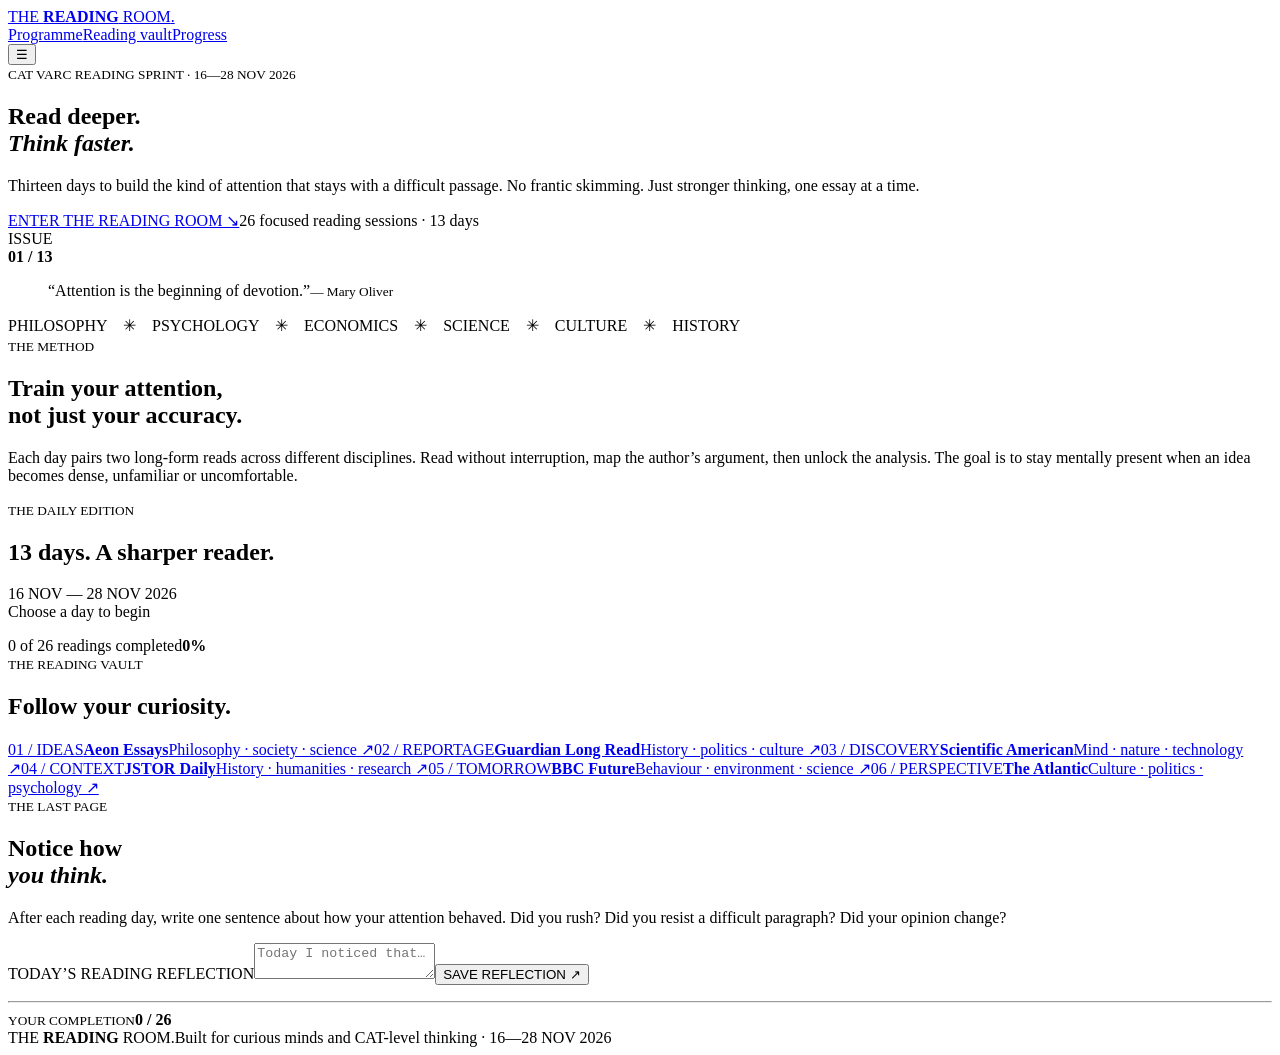
==== index.html @ 2dcb0f2b "Build The Reading Room CAT VARC dashboard" ====
<!doctype html><html lang="en"><head><meta charset="utf-8"><meta name="viewport" content="width=device-width,initial-scale=1"><title>The Reading Room — Read deeper. Think faster.</title><link rel="preconnect" href="https://fonts.googleapis.com"><link href="https://fonts.googleapis.com/css2?family=DM+Mono&family=DM+Sans:wght@400;500;600;700&family=Playfair+Display:wght@500;600;700&display=swap" rel="stylesheet"><link rel="stylesheet" href="styles.css"></head><body><header><a class="logo" href="#">THE <b>READING</b> ROOM<span>.</span></a><nav><a href="#programme">Programme</a><a href="#vault">Reading vault</a><a href="#progress">Progress</a></nav><button id="menu">☰</button></header><main><section class="hero"><div><small>CAT VARC READING SPRINT · 16—28 NOV 2026</small><h1>Read deeper.<br><i>Think faster.</i></h1><p>Thirteen days to build the kind of attention that stays with a difficult passage. No frantic skimming. Just stronger thinking, one essay at a time.</p><a class="cta" href="#programme">ENTER THE READING ROOM ↘</a><label>26 focused reading sessions · 13 days</label></div><aside><span>ISSUE<br><b>01 / 13</b></span><blockquote>“Attention is the beginning of devotion.”<small>— Mary Oliver</small></blockquote></aside></section><div class="ticker">PHILOSOPHY　✳　PSYCHOLOGY　✳　ECONOMICS　✳　SCIENCE　✳　CULTURE　✳　HISTORY</div><section class="intro"><div><small>THE METHOD</small><h2>Train your attention,<br>not just your accuracy.</h2></div><p>Each day pairs two long-form reads across different disciplines. Read without interruption, map the author’s argument, then unlock the analysis. The goal is to stay mentally present when an idea becomes dense, unfamiliar or uncomfortable.</p></section><section id="programme"><div class="heading"><div><small>THE DAILY EDITION</small><h2>13 days. A sharper reader.</h2></div><p>16 NOV — 28 NOV 2026<br>Choose a day to begin</p></div><div class="progress"><div><span id="progressText">0 of 26 readings completed</span><b id="percent">0%</b></div><div class="track"><span id="bar"></span></div></div><div id="days" class="days"></div></section><section id="vault" class="vault"><small>THE READING VAULT</small><h2>Follow your curiosity.</h2><div class="vaultgrid"><a href="https://aeon.co/essays" target="_blank">01 / IDEAS<b>Aeon Essays</b><span>Philosophy · society · science ↗</span></a><a href="https://www.theguardian.com/news/series/the-long-read" target="_blank">02 / REPORTAGE<b>Guardian Long Read</b><span>History · politics · culture ↗</span></a><a href="https://www.scientificamerican.com/" target="_blank">03 / DISCOVERY<b>Scientific American</b><span>Mind · nature · technology ↗</span></a><a href="https://daily.jstor.org/" target="_blank">04 / CONTEXT<b>JSTOR Daily</b><span>History · humanities · research ↗</span></a><a href="https://www.bbc.com/future" target="_blank">05 / TOMORROW<b>BBC Future</b><span>Behaviour · environment · science ↗</span></a><a href="https://www.theatlantic.com/" target="_blank">06 / PERSPECTIVE<b>The Atlantic</b><span>Culture · politics · psychology ↗</span></a></div></section><section id="progress" class="reflection"><div><small>THE LAST PAGE</small><h2>Notice how<br><i>you think.</i></h2><p>After each reading day, write one sentence about how your attention behaved. Did you rush? Did you resist a difficult paragraph? Did your opinion change?</p></div><div class="note"><label>TODAY’S READING REFLECTION</label><textarea id="reflection" placeholder="Today I noticed that…"></textarea><button class="cta" id="save">SAVE REFLECTION ↗</button><p id="saved"></p><hr><small>YOUR COMPLETION</small><b id="count">0 / 26</b></div></section></main><footer><a class="logo">THE <b>READING</b> ROOM<span>.</span></a><span>Built for curious minds and CAT-level thinking · 16—28 NOV 2026</span></footer><script src="app.js"></script></body></html>
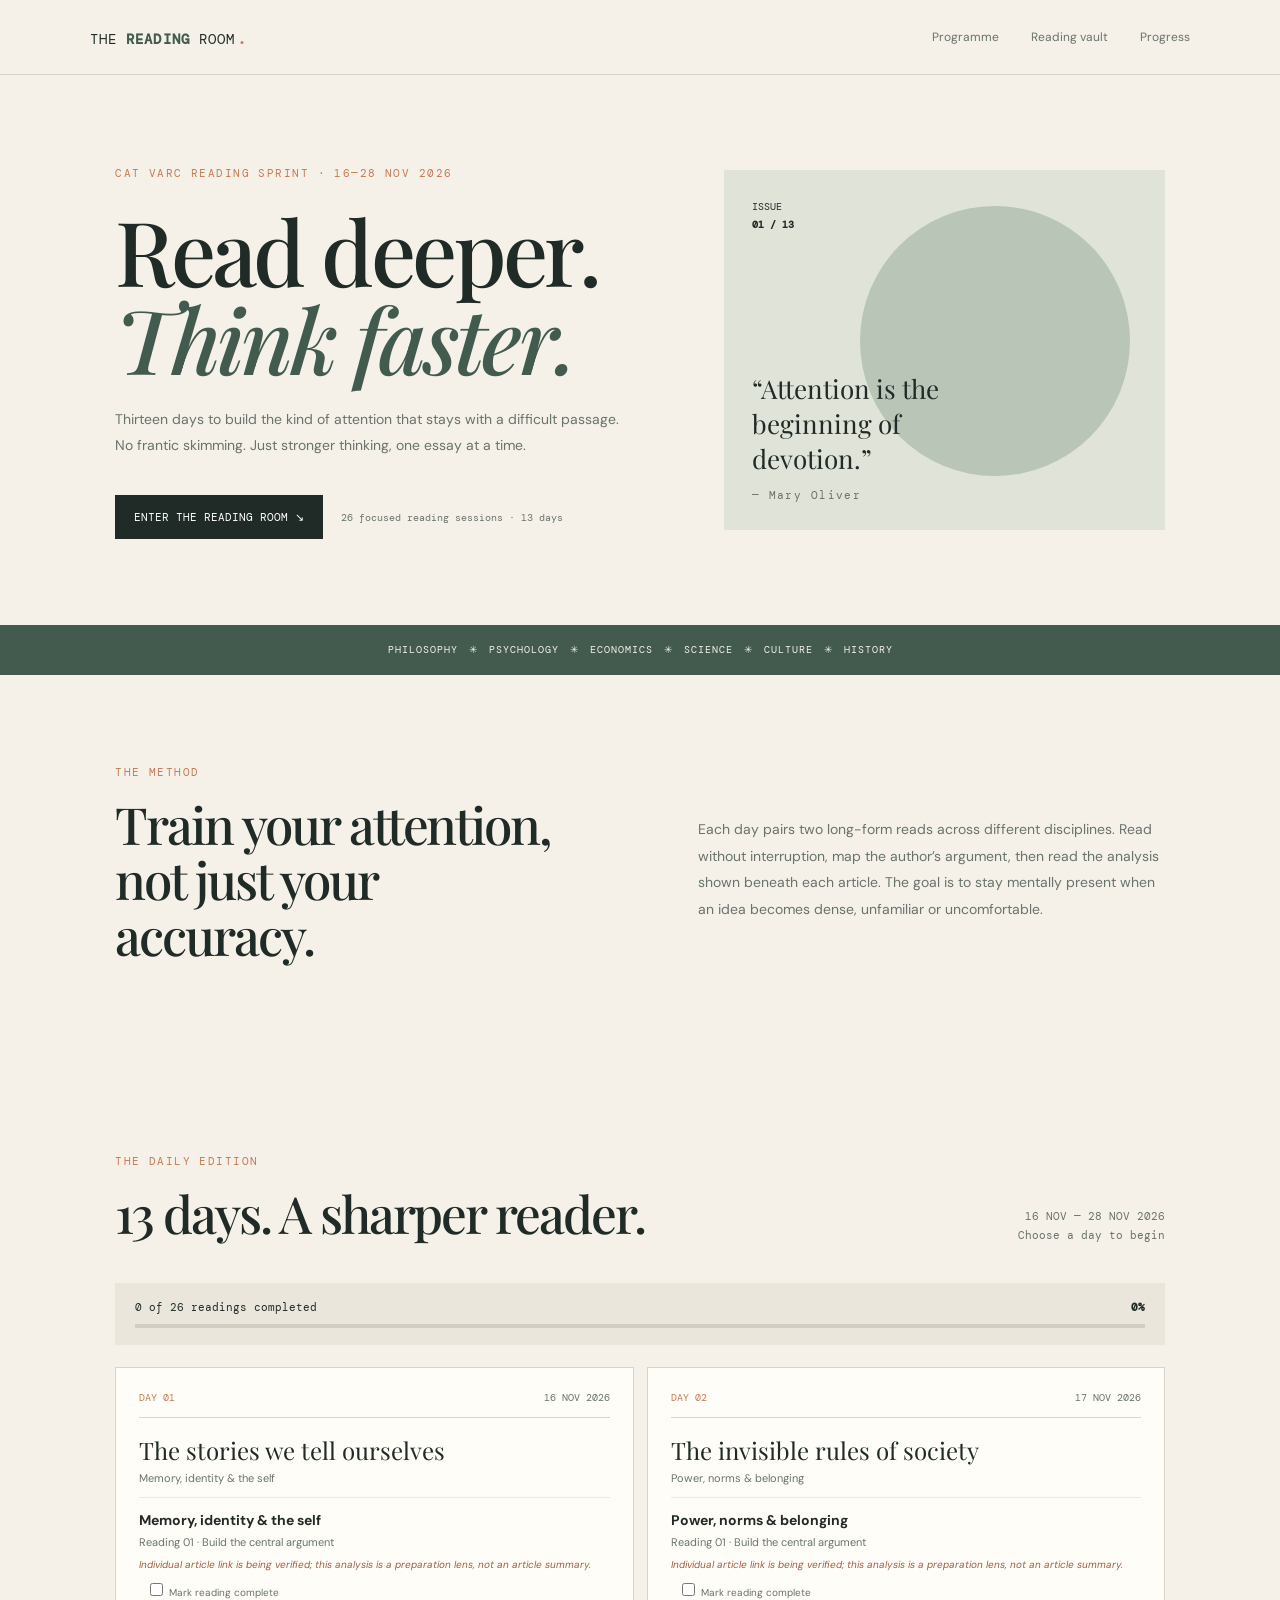
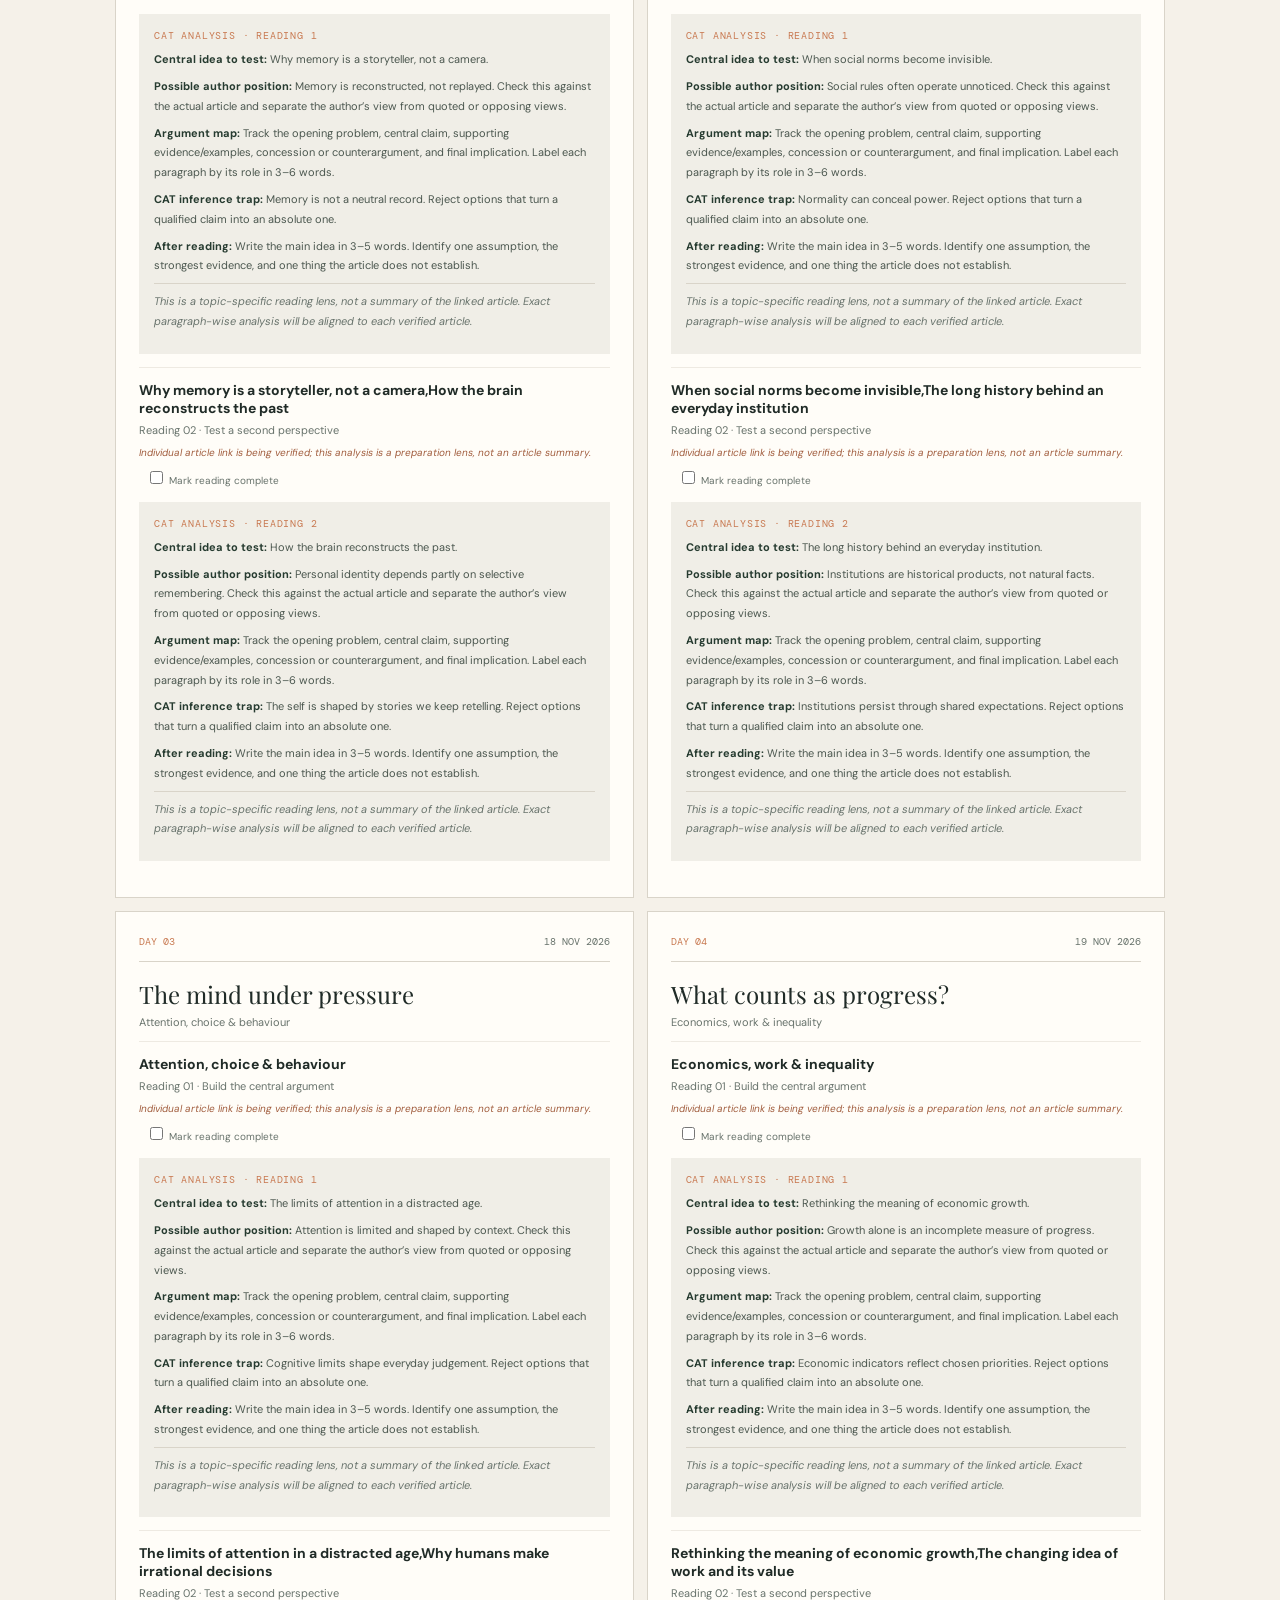
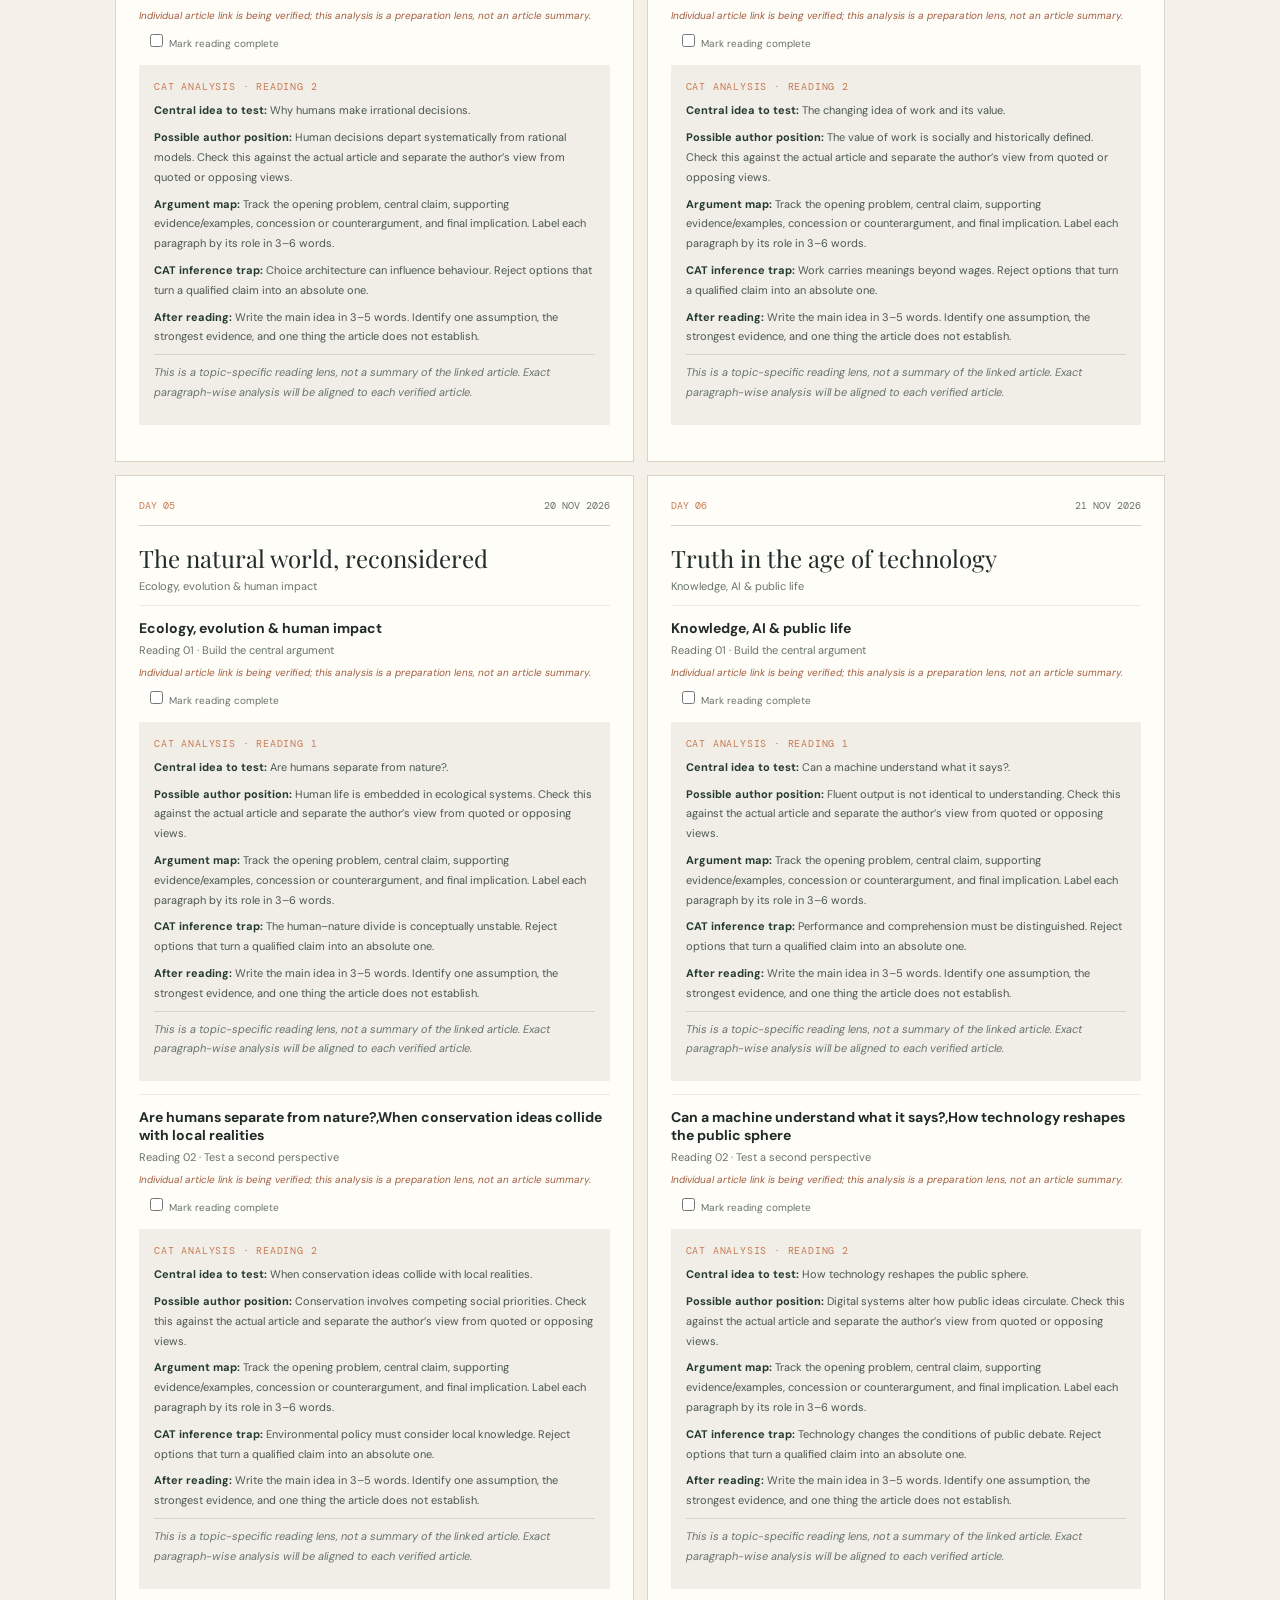
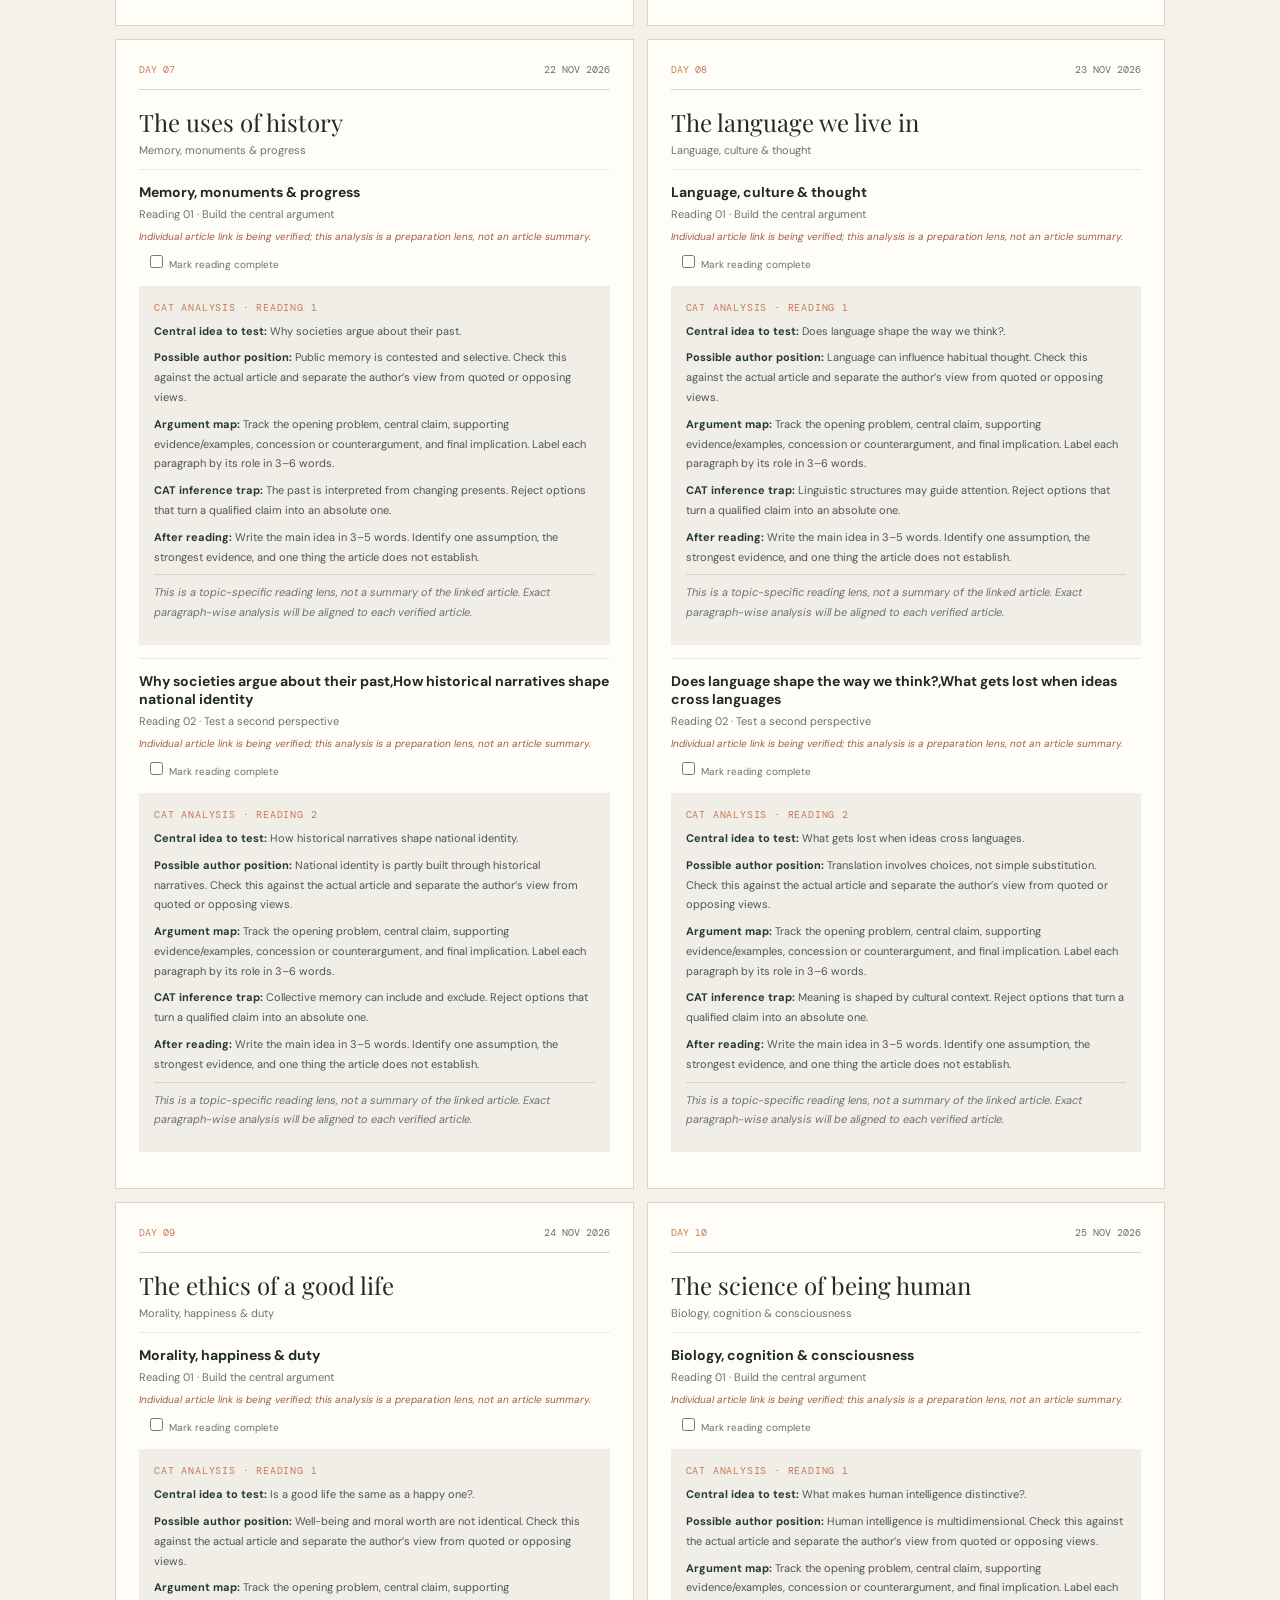
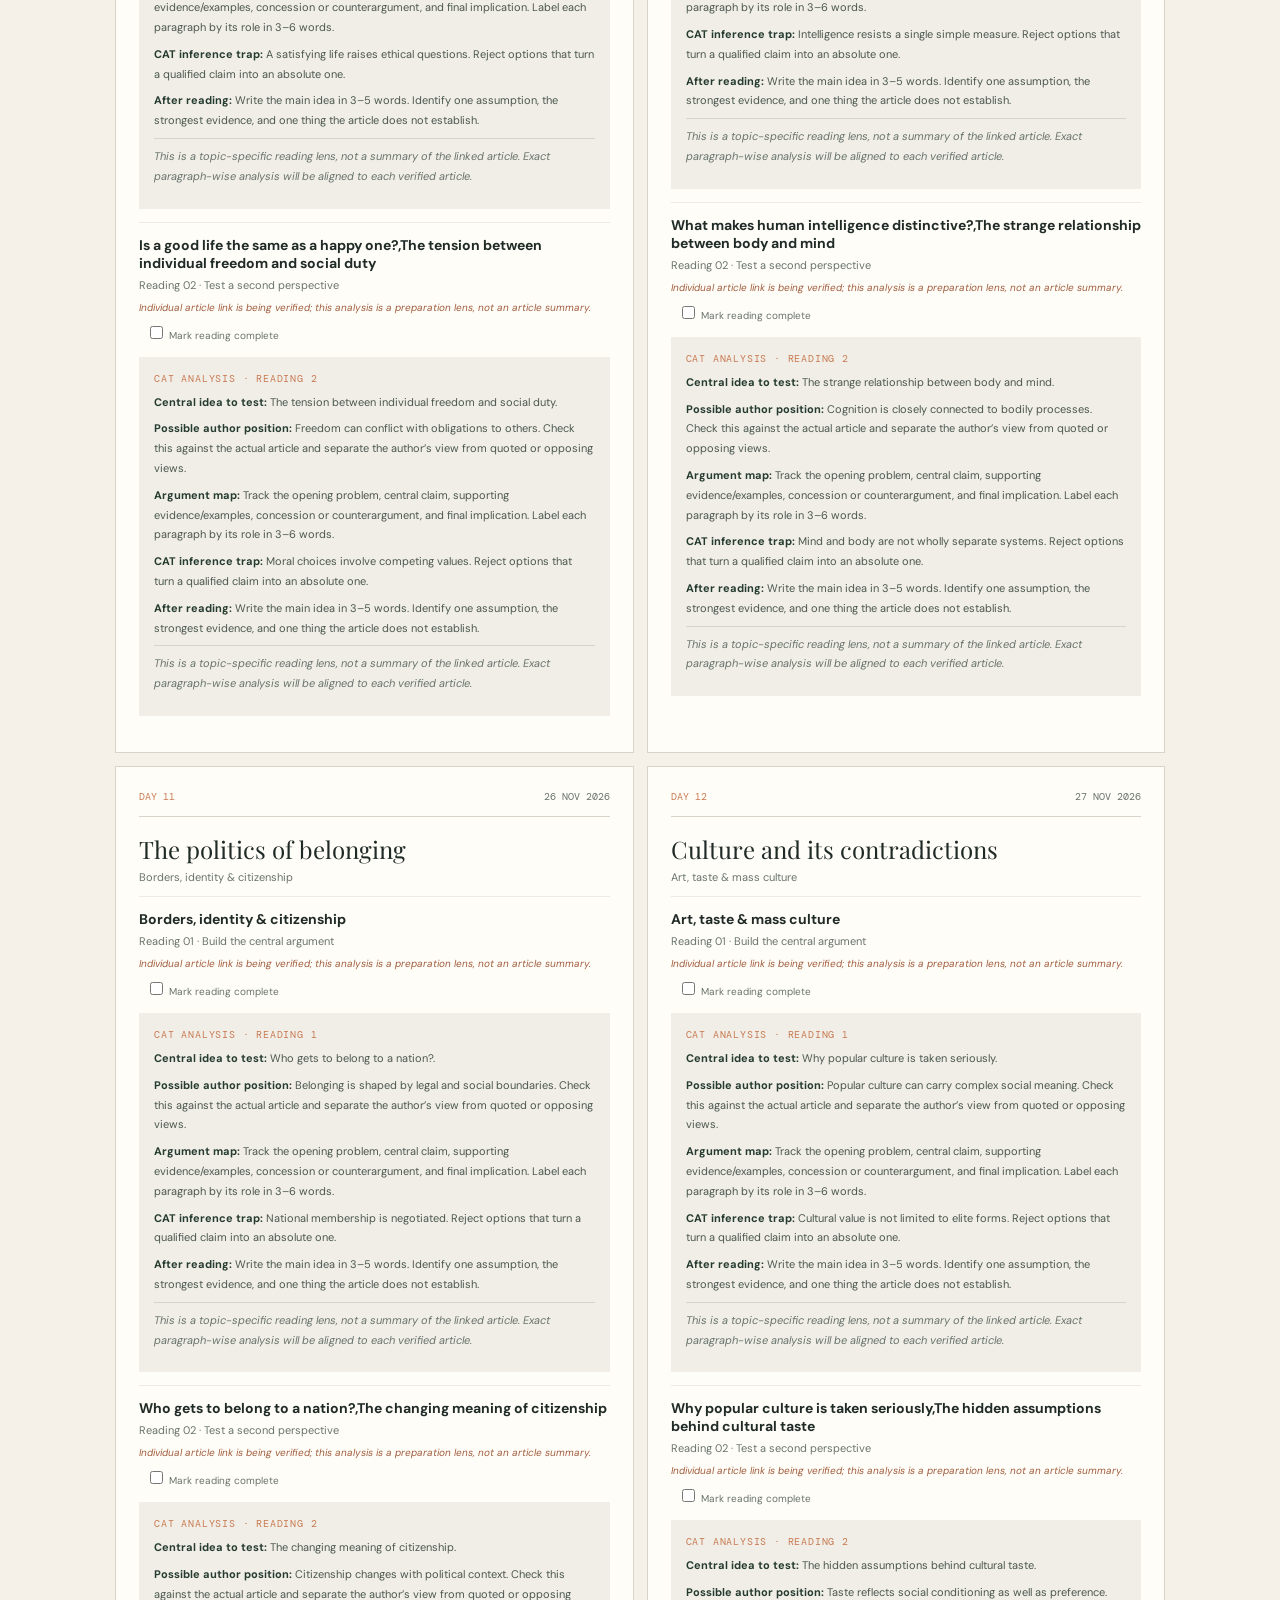
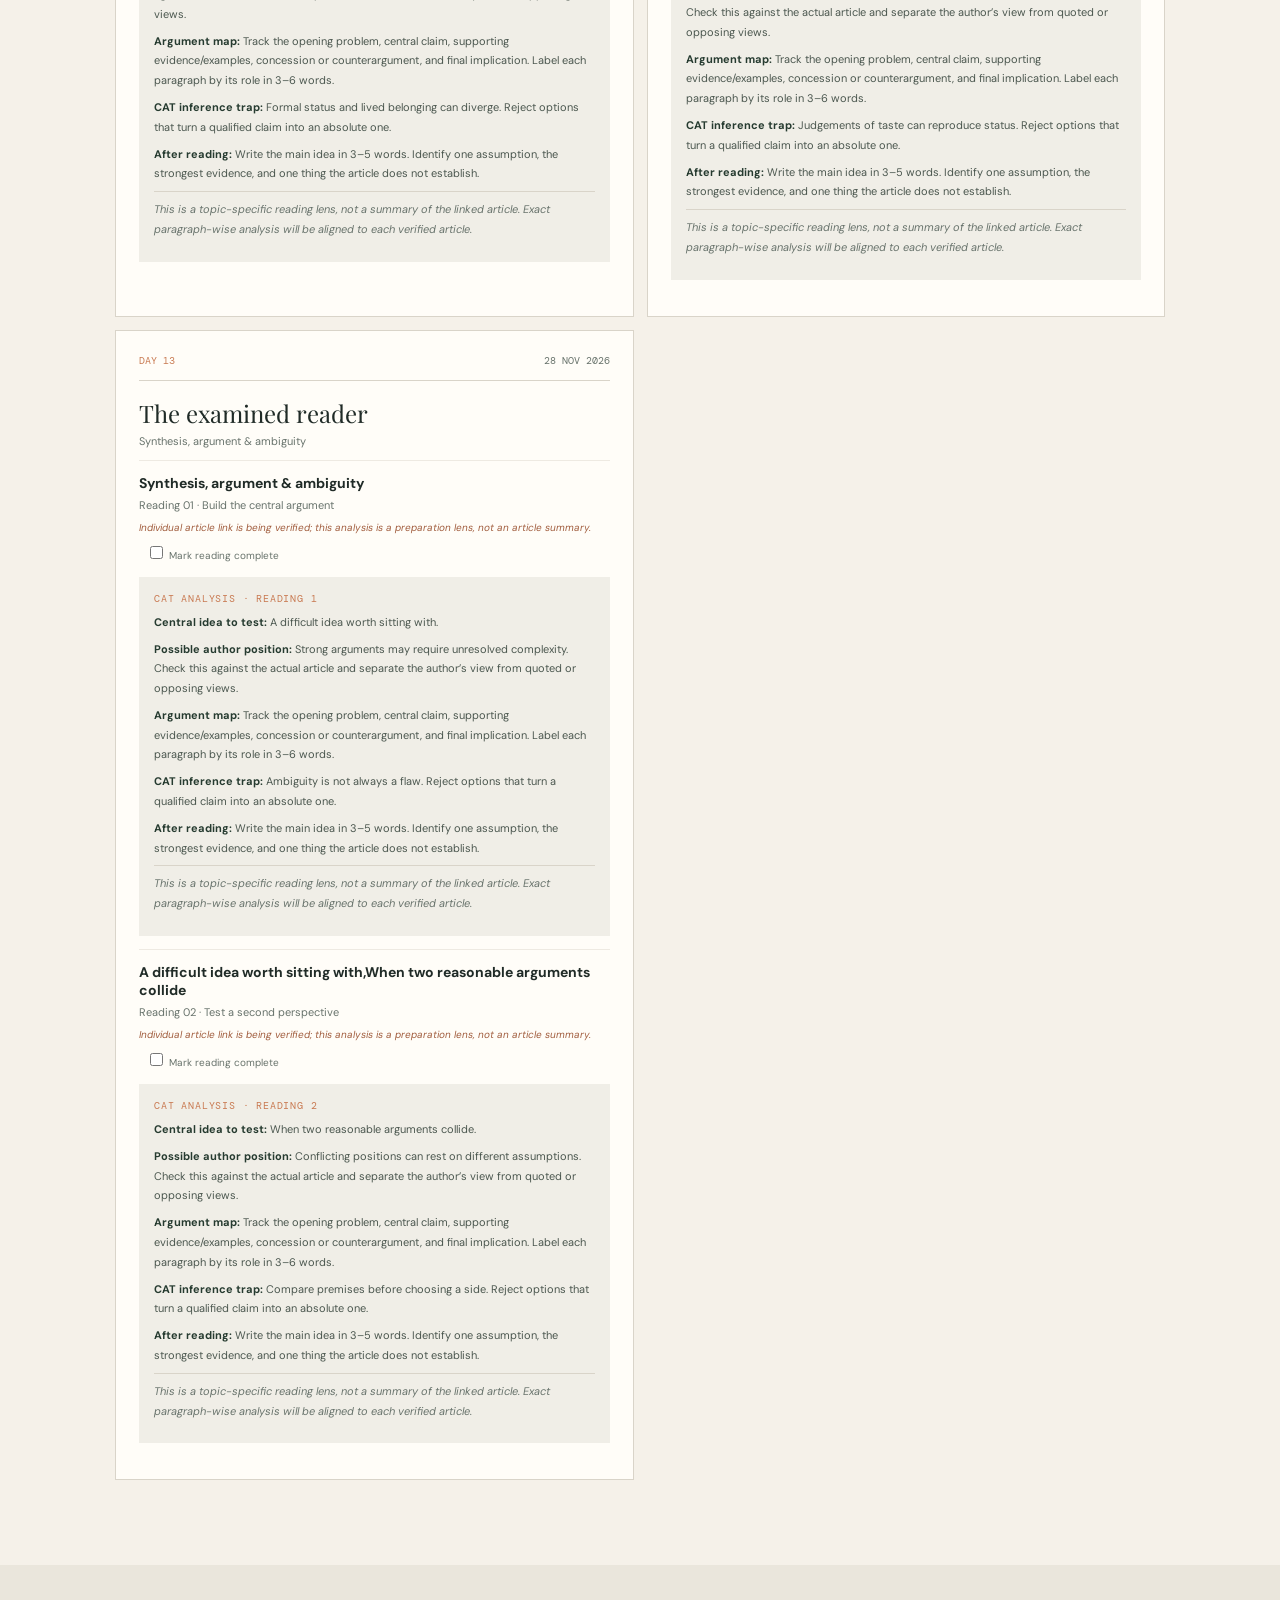
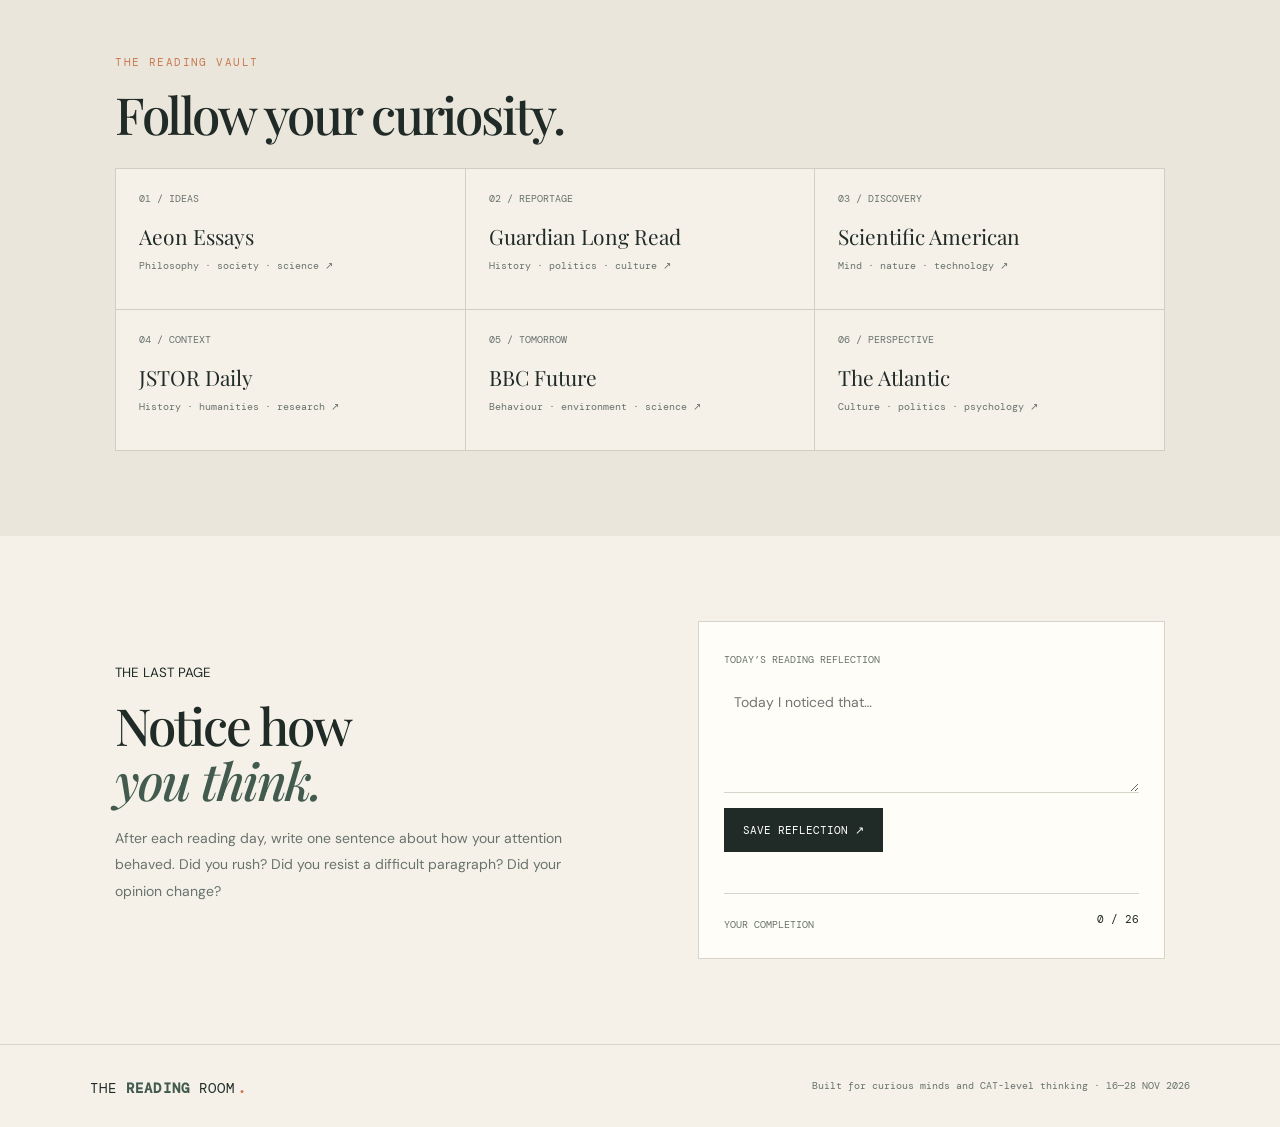
==== commit 6dc9fd41: "Bust browser cache for updated app and styles" ====
--- a/index.html
+++ b/index.html
@@ -1 +1 @@
-<!doctype html><html lang="en"><head><meta charset="utf-8"><meta name="viewport" content="width=device-width,initial-scale=1"><title>The Reading Room — Read deeper. Think faster.</title><link rel="preconnect" href="https://fonts.googleapis.com"><link href="https://fonts.googleapis.com/css2?family=DM+Mono&family=DM+Sans:wght@400;500;600;700&family=Playfair+Display:wght@500;600;700&display=swap" rel="stylesheet"><link rel="stylesheet" href="styles.css"></head><body><header><a class="logo" href="#">THE <b>READING</b> ROOM<span>.</span></a><nav><a href="#programme">Programme</a><a href="#vault">Reading vault</a><a href="#progress">Progress</a></nav><button id="menu">☰</button></header><main><section class="hero"><div><small>CAT VARC READING SPRINT · 16—28 NOV 2026</small><h1>Read deeper.<br><i>Think faster.</i></h1><p>Thirteen days to build the kind of attention that stays with a difficult passage. No frantic skimming. Just stronger thinking, one essay at a time.</p><a class="cta" href="#programme">ENTER THE READING ROOM ↘</a><label>26 focused reading sessions · 13 days</label></div><aside><span>ISSUE<br><b>01 / 13</b></span><blockquote>“Attention is the beginning of devotion.”<small>— Mary Oliver</small></blockquote></aside></section><div class="ticker">PHILOSOPHY　✳　PSYCHOLOGY　✳　ECONOMICS　✳　SCIENCE　✳　CULTURE　✳　HISTORY</div><section class="intro"><div><small>THE METHOD</small><h2>Train your attention,<br>not just your accuracy.</h2></div><p>Each day pairs two long-form reads across different disciplines. Read without interruption, map the author’s argument, then unlock the analysis. The goal is to stay mentally present when an idea becomes dense, unfamiliar or uncomfortable.</p></section><section id="programme"><div class="heading"><div><small>THE DAILY EDITION</small><h2>13 days. A sharper reader.</h2></div><p>16 NOV — 28 NOV 2026<br>Choose a day to begin</p></div><div class="progress"><div><span id="progressText">0 of 26 readings completed</span><b id="percent">0%</b></div><div class="track"><span id="bar"></span></div></div><div id="days" class="days"></div></section><section id="vault" class="vault"><small>THE READING VAULT</small><h2>Follow your curiosity.</h2><div class="vaultgrid"><a href="https://aeon.co/essays" target="_blank">01 / IDEAS<b>Aeon Essays</b><span>Philosophy · society · science ↗</span></a><a href="https://www.theguardian.com/news/series/the-long-read" target="_blank">02 / REPORTAGE<b>Guardian Long Read</b><span>History · politics · culture ↗</span></a><a href="https://www.scientificamerican.com/" target="_blank">03 / DISCOVERY<b>Scientific American</b><span>Mind · nature · technology ↗</span></a><a href="https://daily.jstor.org/" target="_blank">04 / CONTEXT<b>JSTOR Daily</b><span>History · humanities · research ↗</span></a><a href="https://www.bbc.com/future" target="_blank">05 / TOMORROW<b>BBC Future</b><span>Behaviour · environment · science ↗</span></a><a href="https://www.theatlantic.com/" target="_blank">06 / PERSPECTIVE<b>The Atlantic</b><span>Culture · politics · psychology ↗</span></a></div></section><section id="progress" class="reflection"><div><small>THE LAST PAGE</small><h2>Notice how<br><i>you think.</i></h2><p>After each reading day, write one sentence about how your attention behaved. Did you rush? Did you resist a difficult paragraph? Did your opinion change?</p></div><div class="note"><label>TODAY’S READING REFLECTION</label><textarea id="reflection" placeholder="Today I noticed that…"></textarea><button class="cta" id="save">SAVE REFLECTION ↗</button><p id="saved"></p><hr><small>YOUR COMPLETION</small><b id="count">0 / 26</b></div></section></main><footer><a class="logo">THE <b>READING</b> ROOM<span>.</span></a><span>Built for curious minds and CAT-level thinking · 16—28 NOV 2026</span></footer><script src="app.js"></script></body></html>+<!doctype html><html lang="en"><head><meta charset="utf-8"><meta name="viewport" content="width=device-width,initial-scale=1"><title>The Reading Room — Read deeper. Think faster.</title><link rel="preconnect" href="https://fonts.googleapis.com"><link href="https://fonts.googleapis.com/css2?family=DM+Mono&family=DM+Sans:wght@400;500;600;700&family=Playfair+Display:wght@500;600;700&display=swap" rel="stylesheet"><link rel="stylesheet" href="styles.css?v=20261116b"></head><body><header><a class="logo" href="#">THE <b>READING</b> ROOM<span>.</span></a><nav><a href="#programme">Programme</a><a href="#vault">Reading vault</a><a href="#progress">Progress</a></nav><button id="menu">☰</button></header><main><section class="hero"><div><small>CAT VARC READING SPRINT · 16—28 NOV 2026</small><h1>Read deeper.<br><i>Think faster.</i></h1><p>Thirteen days to build the kind of attention that stays with a difficult passage. No frantic skimming. Just stronger thinking, one essay at a time.</p><a class="cta" href="#programme">ENTER THE READING ROOM ↘</a><label>26 focused reading sessions · 13 days</label></div><aside><span>ISSUE<br><b>01 / 13</b></span><blockquote>“Attention is the beginning of devotion.”<small>— Mary Oliver</small></blockquote></aside></section><div class="ticker">PHILOSOPHY　✳　PSYCHOLOGY　✳　ECONOMICS　✳　SCIENCE　✳　CULTURE　✳　HISTORY</div><section class="intro"><div><small>THE METHOD</small><h2>Train your attention,<br>not just your accuracy.</h2></div><p>Each day pairs two long-form reads across different disciplines. Read without interruption, map the author’s argument, then read the analysis shown beneath each article. The goal is to stay mentally present when an idea becomes dense, unfamiliar or uncomfortable.</p></section><section id="programme"><div class="heading"><div><small>THE DAILY EDITION</small><h2>13 days. A sharper reader.</h2></div><p>16 NOV — 28 NOV 2026<br>Choose a day to begin</p></div><div class="progress"><div><span id="progressText">0 of 26 readings completed</span><b id="percent">0%</b></div><div class="track"><span id="bar"></span></div></div><div id="days" class="days"></div></section><section id="vault" class="vault"><small>THE READING VAULT</small><h2>Follow your curiosity.</h2><div class="vaultgrid"><a href="https://aeon.co/essays" target="_blank">01 / IDEAS<b>Aeon Essays</b><span>Philosophy · society · science ↗</span></a><a href="https://www.theguardian.com/news/series/the-long-read" target="_blank">02 / REPORTAGE<b>Guardian Long Read</b><span>History · politics · culture ↗</span></a><a href="https://www.scientificamerican.com/" target="_blank">03 / DISCOVERY<b>Scientific American</b><span>Mind · nature · technology ↗</span></a><a href="https://daily.jstor.org/" target="_blank">04 / CONTEXT<b>JSTOR Daily</b><span>History · humanities · research ↗</span></a><a href="https://www.bbc.com/future" target="_blank">05 / TOMORROW<b>BBC Future</b><span>Behaviour · environment · science ↗</span></a><a href="https://www.theatlantic.com/" target="_blank">06 / PERSPECTIVE<b>The Atlantic</b><span>Culture · politics · psychology ↗</span></a></div></section><section id="progress" class="reflection"><div><small>THE LAST PAGE</small><h2>Notice how<br><i>you think.</i></h2><p>After each reading day, write one sentence about how your attention behaved. Did you rush? Did you resist a difficult paragraph? Did your opinion change?</p></div><div class="note"><label>TODAY’S READING REFLECTION</label><textarea id="reflection" placeholder="Today I noticed that…"></textarea><button class="cta" id="save">SAVE REFLECTION ↗</button><p id="saved"></p><hr><small>YOUR COMPLETION</small><b id="count">0 / 26</b></div></section></main><footer><a class="logo">THE <b>READING</b> ROOM<span>.</span></a><span>Built for curious minds and CAT-level thinking · 16—28 NOV 2026</span></footer><script src="app.js?v=20261116b"></script></body></html>
--- a/styles.css
+++ b/styles.css
@@ -0,0 +1,2 @@
+:root{--paper:#f5f1e9;--ink:#202b27;--muted:#68736c;--green:#425b4e;--orange:#c87951;--line:#d9d4c9;--white:#fffdf8}*{box-sizing:border-box}html{scroll-behavior:smooth}body{margin:0;background:var(--paper);color:var(--ink);font-family:"DM Sans",sans-serif}header{height:75px;padding:0 7vw;display:flex;align-items:center;justify-content:space-between;border-bottom:1px solid var(--line)}.logo{font:14px "DM Mono";letter-spacing:.08em;color:var(--ink);text-decoration:none}.logo b{color:var(--green)}.logo span{color:var(--orange);font-size:20px}nav{display:flex;gap:32px}nav a{font-size:12px;color:var(--muted);text-decoration:none}#menu{display:none}.hero{padding:85px 9vw;min-height:550px;display:grid;grid-template-columns:1fr .85fr;gap:7vw;align-items:center}.hero small,section>small,.heading small,.intro small{font:11px "DM Mono";letter-spacing:.13em;color:var(--orange)}h1,h2{font-family:"Playfair Display";font-weight:500;letter-spacing:-.04em}h1{font-size:clamp(56px,7vw,94px);line-height:.98;margin:24px 0}h1 i,h2 i{color:var(--green)}.hero p,.intro p,.reflection p{max-width:510px;color:var(--muted);font-size:14px;line-height:1.9}.cta{display:inline-block;margin:22px 18px 0 0;background:var(--ink);color:white;border:0;padding:15px 19px;text-decoration:none;font:11px "DM Mono";cursor:pointer}.hero label{font:10px "DM Mono";color:var(--muted)}.hero aside{height:360px;background:#dfe3d8;position:relative;padding:28px;display:flex;flex-direction:column;justify-content:space-between}.hero aside:after{content:"";position:absolute;width:270px;height:270px;border-radius:50%;background:#b8c5b7;right:8%;top:10%;z-index:0}.hero aside span,.hero blockquote{z-index:1;position:relative}.hero aside span{font:10px/1.8 "DM Mono"}.hero blockquote{font:26px "Playfair Display";max-width:270px;margin:0}.hero blockquote small{display:block;margin-top:12px;color:var(--muted)}.ticker{background:var(--green);color:#f5f1e9;padding:18px;text-align:center;font:10px "DM Mono";letter-spacing:.1em}.intro,#programme,.reflection{padding:85px 9vw}.intro,.reflection{display:grid;grid-template-columns:1fr 1fr;gap:9vw;align-items:center}.intro h2,.heading h2,.vault h2,.reflection h2{font-size:clamp(36px,4vw,54px);line-height:1.08;margin:16px 0}.heading{display:flex;justify-content:space-between;align-items:end;margin-bottom:26px}.heading p{font:11px/1.8 "DM Mono";color:var(--muted);text-align:right}.progress{background:#eae6dc;padding:17px 20px;margin-bottom:22px}.progress>div:first-child{display:flex;justify-content:space-between;font:11px "DM Mono";margin-bottom:10px}.track{height:4px;background:#d3cec2}.track span{display:block;width:0;height:100%;background:var(--green);transition:width .3s}.days{display:grid;grid-template-columns:1fr 1fr;gap:13px}.day{background:var(--white);border:1px solid var(--line);padding:23px}.daytop{display:flex;justify-content:space-between;border-bottom:1px solid var(--line);padding-bottom:13px;font:10px "DM Mono";color:var(--orange)}.daytop span+span{color:var(--muted)}.day h3{font:24px "Playfair Display";margin:16px 0 5px}.subtitle{font-size:11px;color:var(--muted);margin:0 0 12px}.reading{border-top:1px solid #eeeae2;padding:13px 0}.reading h4{font-size:14px;margin:0 0 6px}.reading p{font-size:11px;color:var(--muted);margin:0 0 9px}.reading a{font:10px "DM Mono";color:var(--green);text-decoration:none}.reading label{font-size:10px;color:var(--muted);margin-left:7px}.reading input{accent-color:var(--green)}.unlock{display:block;background:none;border:1px solid var(--line);padding:8px 10px;margin-top:10px;color:var(--green);font:10px "DM Mono";cursor:pointer}.analysis{display:none;background:#f0eee7;padding:13px;margin-top:10px;font-size:11px;line-height:1.8;color:#4b574f}.analysis.show{display:block}.vault{background:#eae6dc;padding:85px 9vw}.vaultgrid{display:grid;grid-template-columns:repeat(3,1fr);gap:1px;background:#d2cec4;margin-top:25px;border:1px solid #d2cec4}.vaultgrid a{background:var(--paper);padding:23px;min-height:140px;text-decoration:none;color:var(--muted);font:10px "DM Mono"}.vaultgrid b{display:block;font:21px "Playfair Display";color:var(--ink);margin:17px 0 9px}.reflection .note{background:var(--white);border:1px solid var(--line);padding:25px}.note label,.note>small{font:10px "DM Mono";color:var(--muted)}textarea{display:block;width:100%;height:110px;margin:15px 0;border:0;border-bottom:1px solid var(--line);background:transparent;padding:10px;font:14px "DM Sans";resize:vertical}.note .cta{margin:0}.note p{font-size:11px;min-height:12px;color:var(--green)}.note hr{border:0;border-top:1px solid var(--line);margin:18px 0}.note #count{float:right;font:11px "DM Mono"}footer{padding:28px 7vw;border-top:1px solid var(--line);display:flex;justify-content:space-between;align-items:center}footer>span{font:10px "DM Mono";color:var(--muted)}@media(max-width:700px){header{padding:0 6vw}#menu{display:block;border:0;background:none;font-size:21px}nav{display:none;position:absolute;top:75px;left:0;right:0;background:var(--paper);padding:20px 7vw;z-index:3;flex-direction:column}nav.open{display:flex}.hero{padding:60px 6vw;grid-template-columns:1fr;gap:30px}.hero aside{height:290px}.intro,#programme,.reflection,.vault{padding:62px 6vw}.intro,.reflection{grid-template-columns:1fr;gap:18px}.heading{display:block}.heading p{text-align:left}.days{grid-template-columns:1fr}.vaultgrid{grid-template-columns:1fr 1fr}footer{padding:25px 6vw;display:block}footer>span{display:block;margin-top:15px}}
+.analysis{display:block;background:#f0eee7;padding:15px;margin-top:13px;font-size:11px;line-height:1.8;color:#4b574f}.analysis b{display:block;font:10px 'DM Mono';letter-spacing:.08em;color:#c87951;margin-bottom:8px}.analysis p{font-size:11px;line-height:1.8;margin:7px 0;color:#4b574f}.analysis strong{color:#263b30}.analysis-note{border-top:1px solid #d9d4c9;padding-top:8px;font-style:italic;color:#68736c!important}.article-link-note{font-size:10px!important;color:#a15d3e!important;font-style:italic}
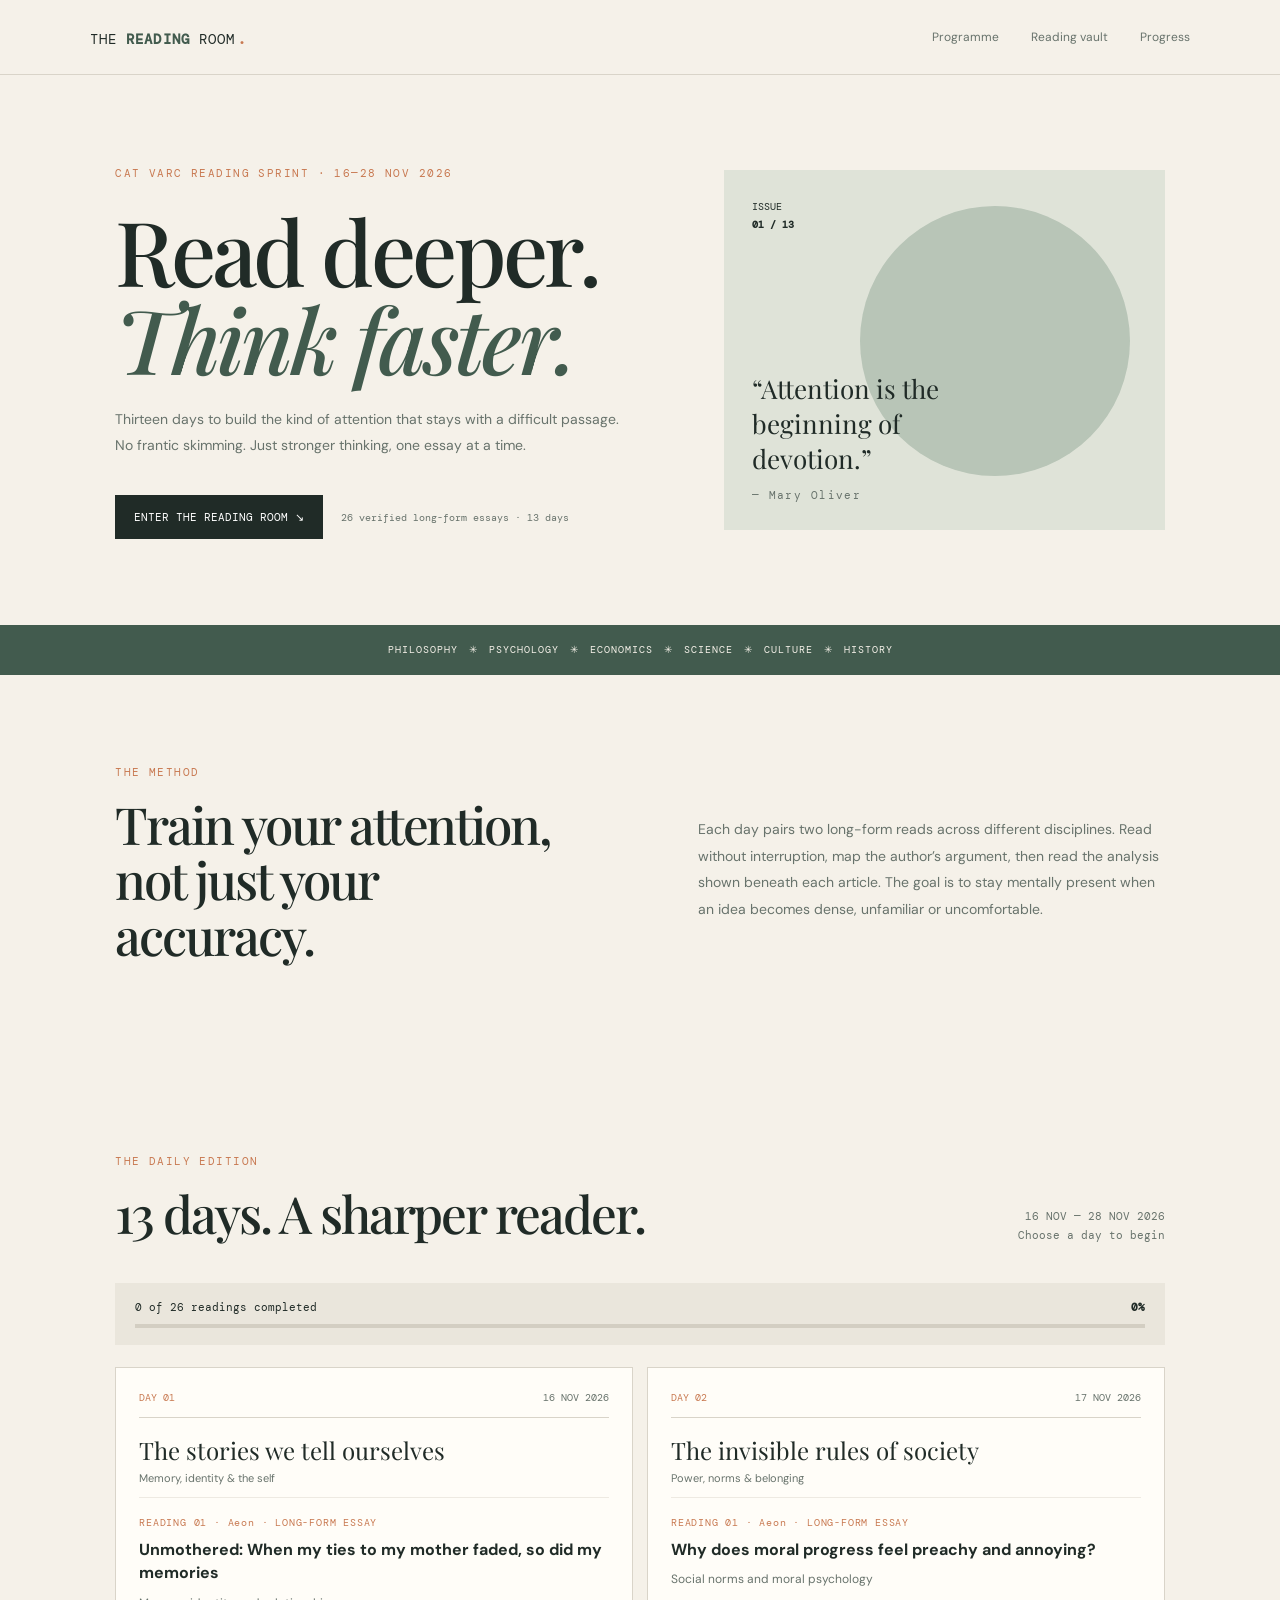
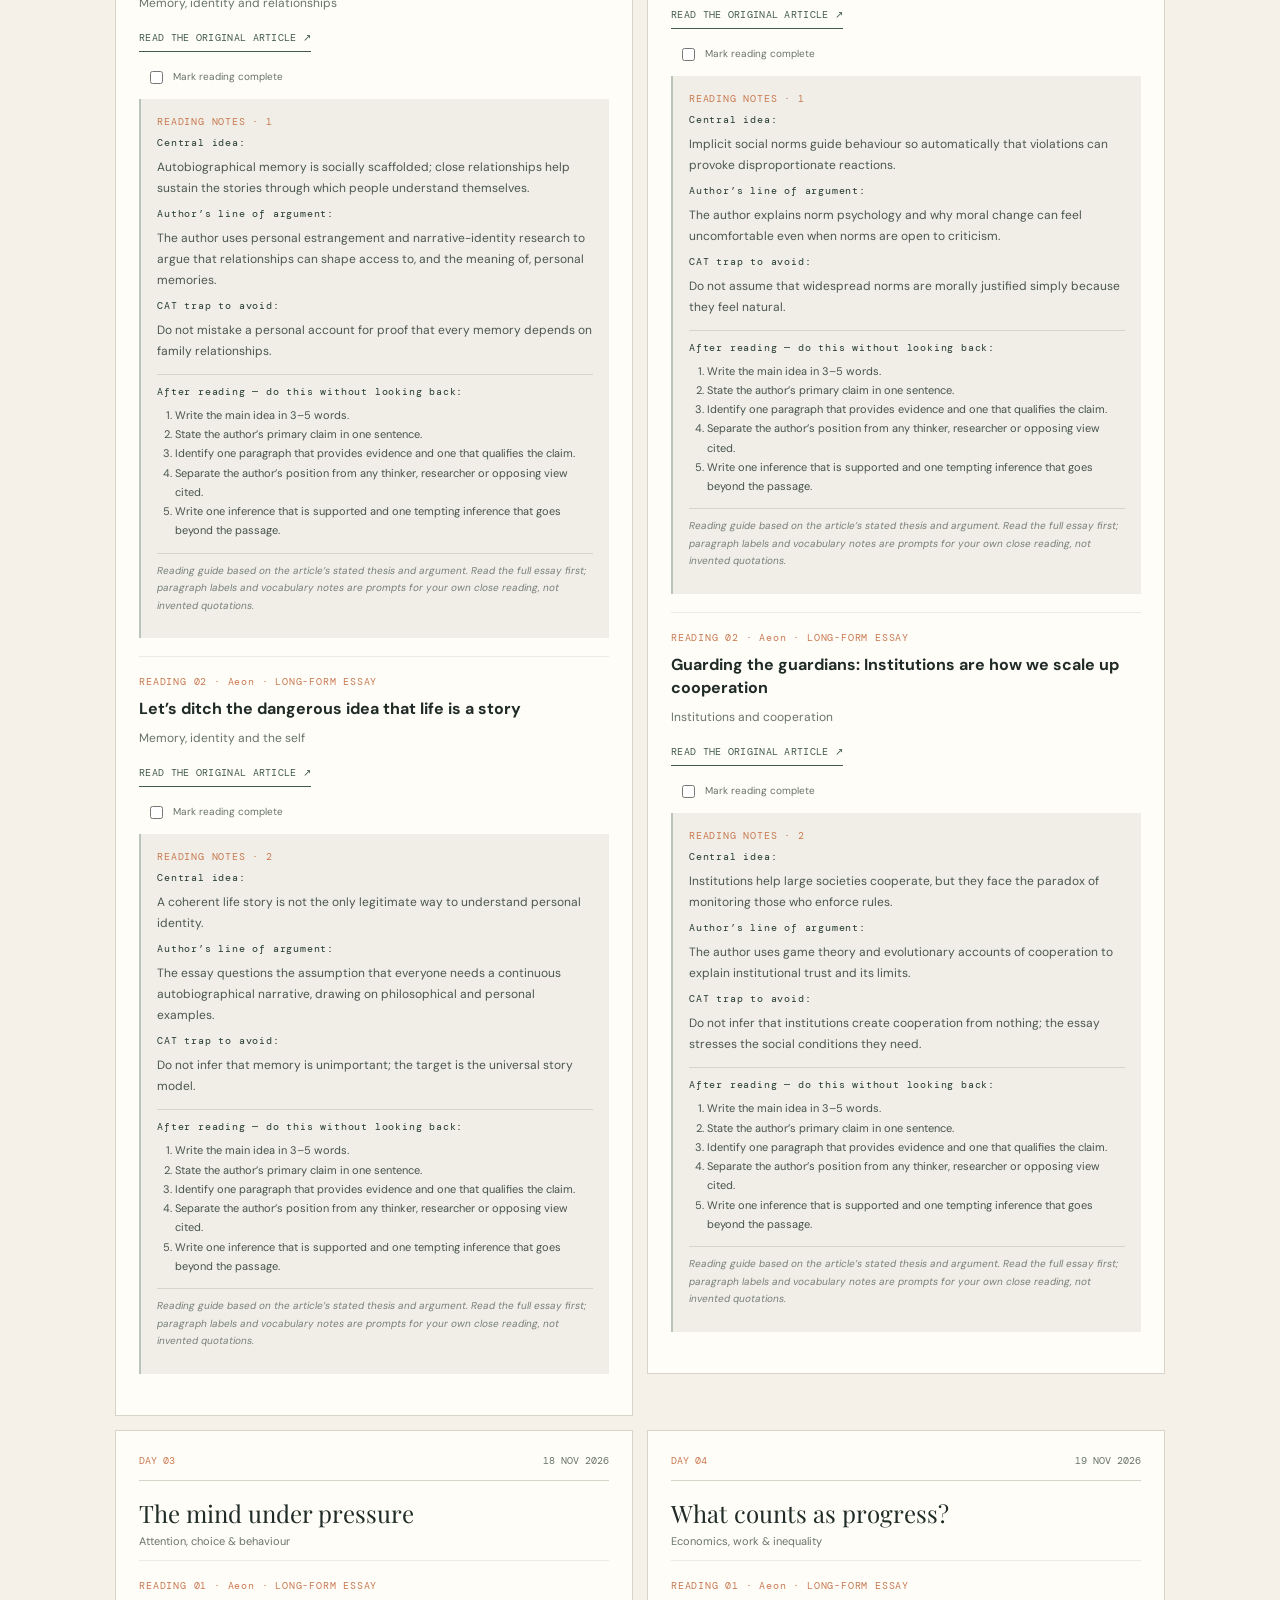
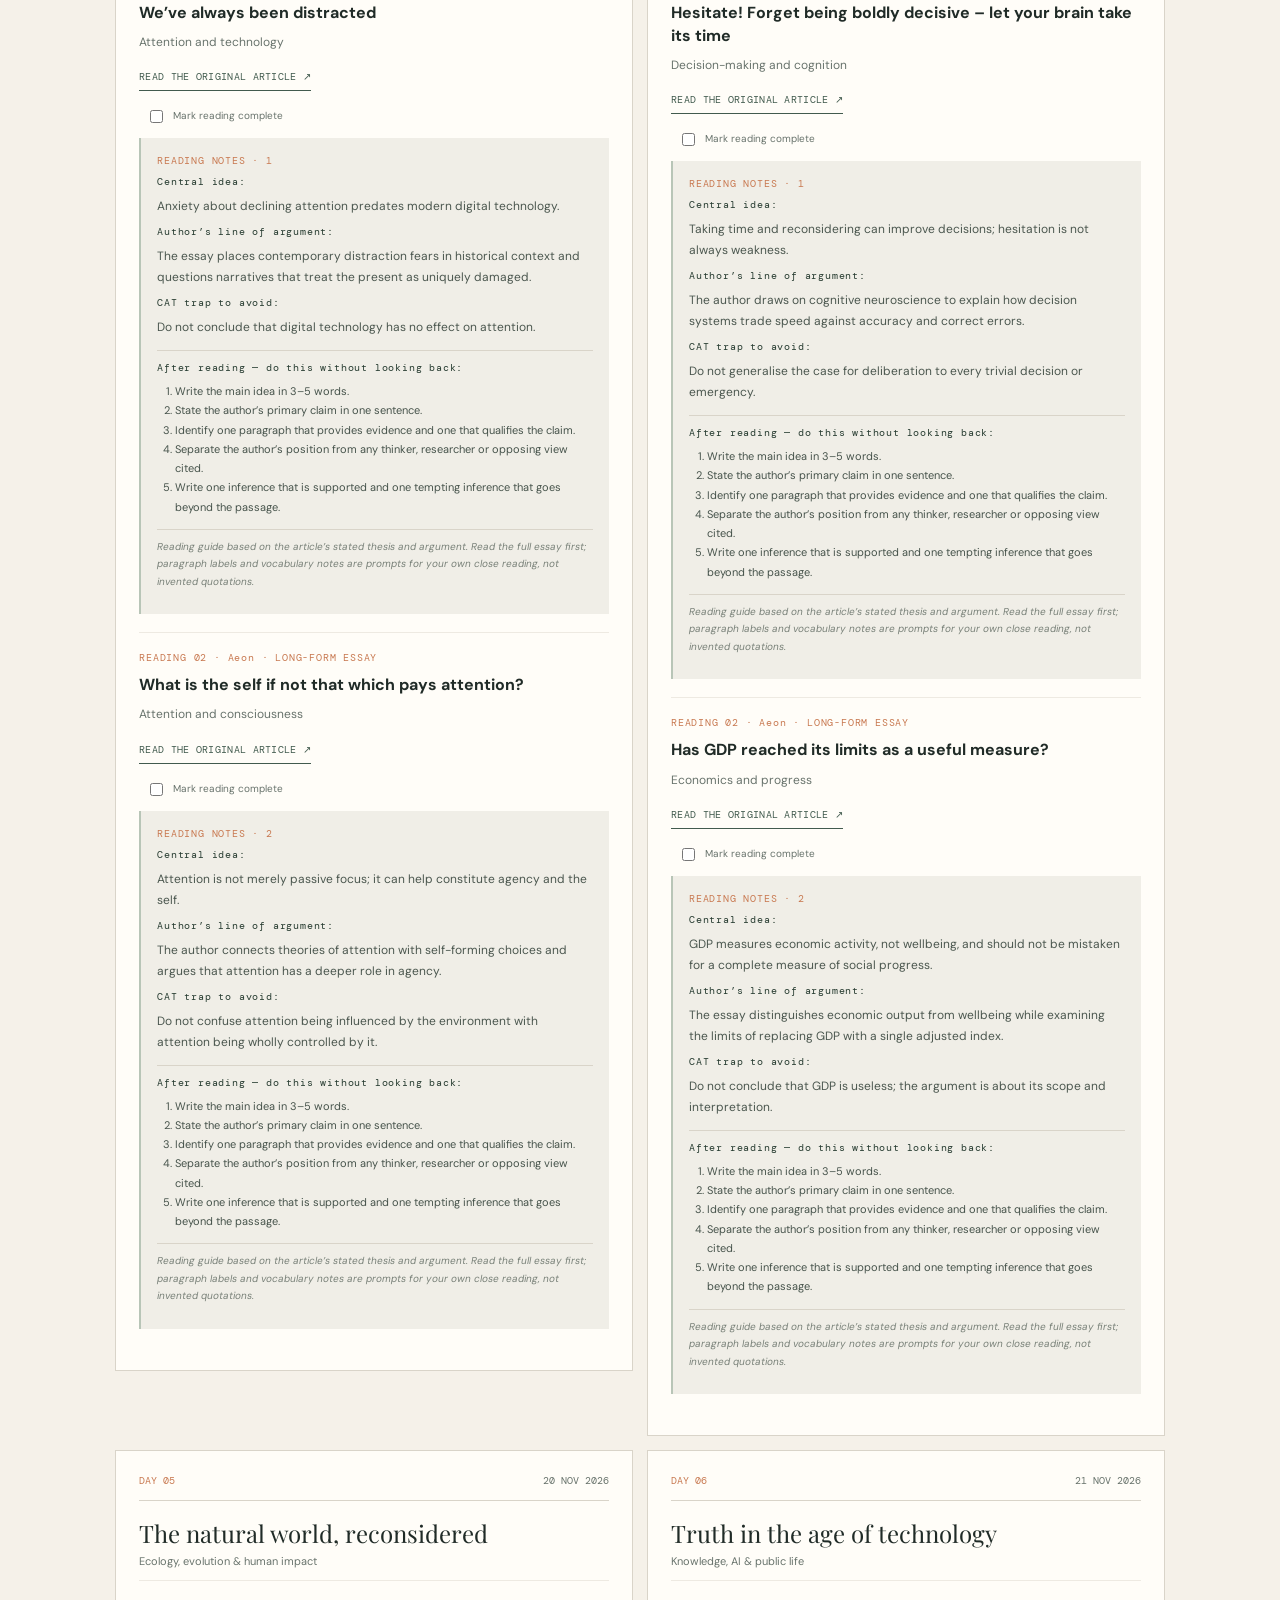
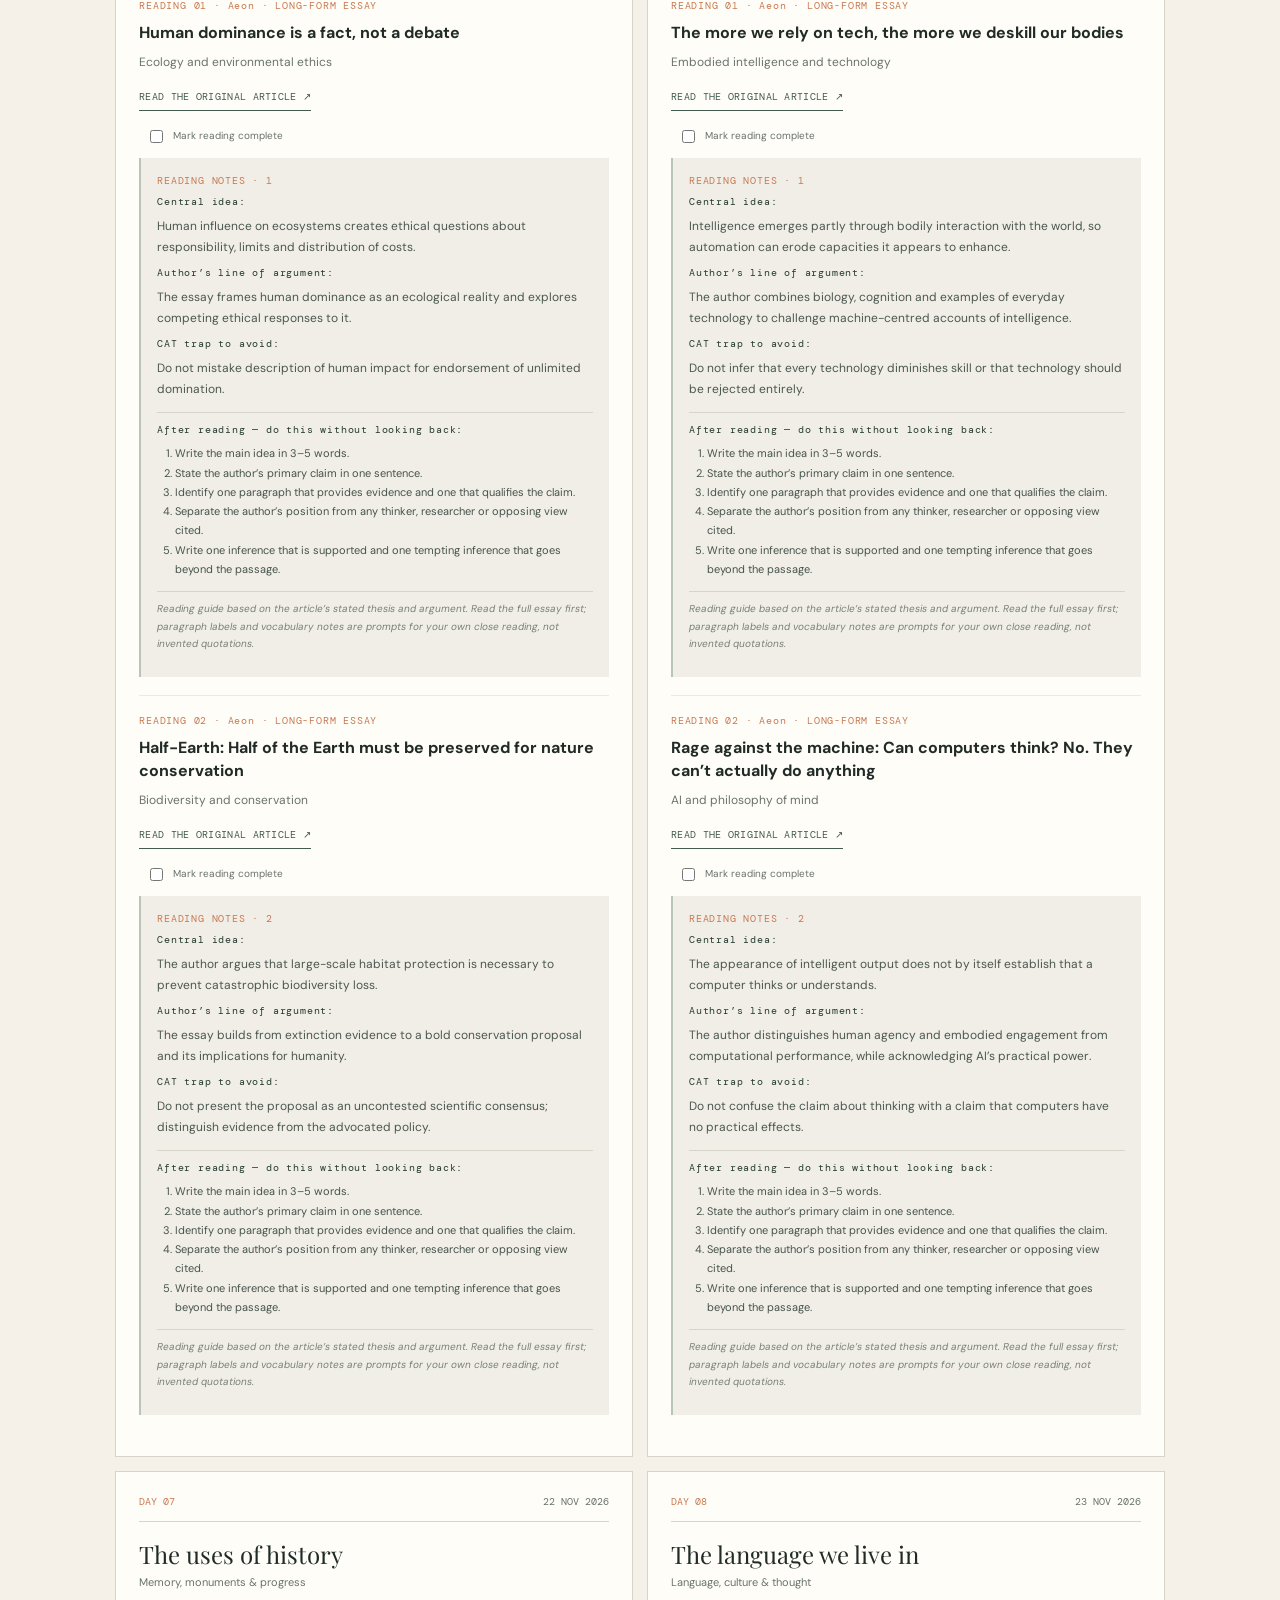
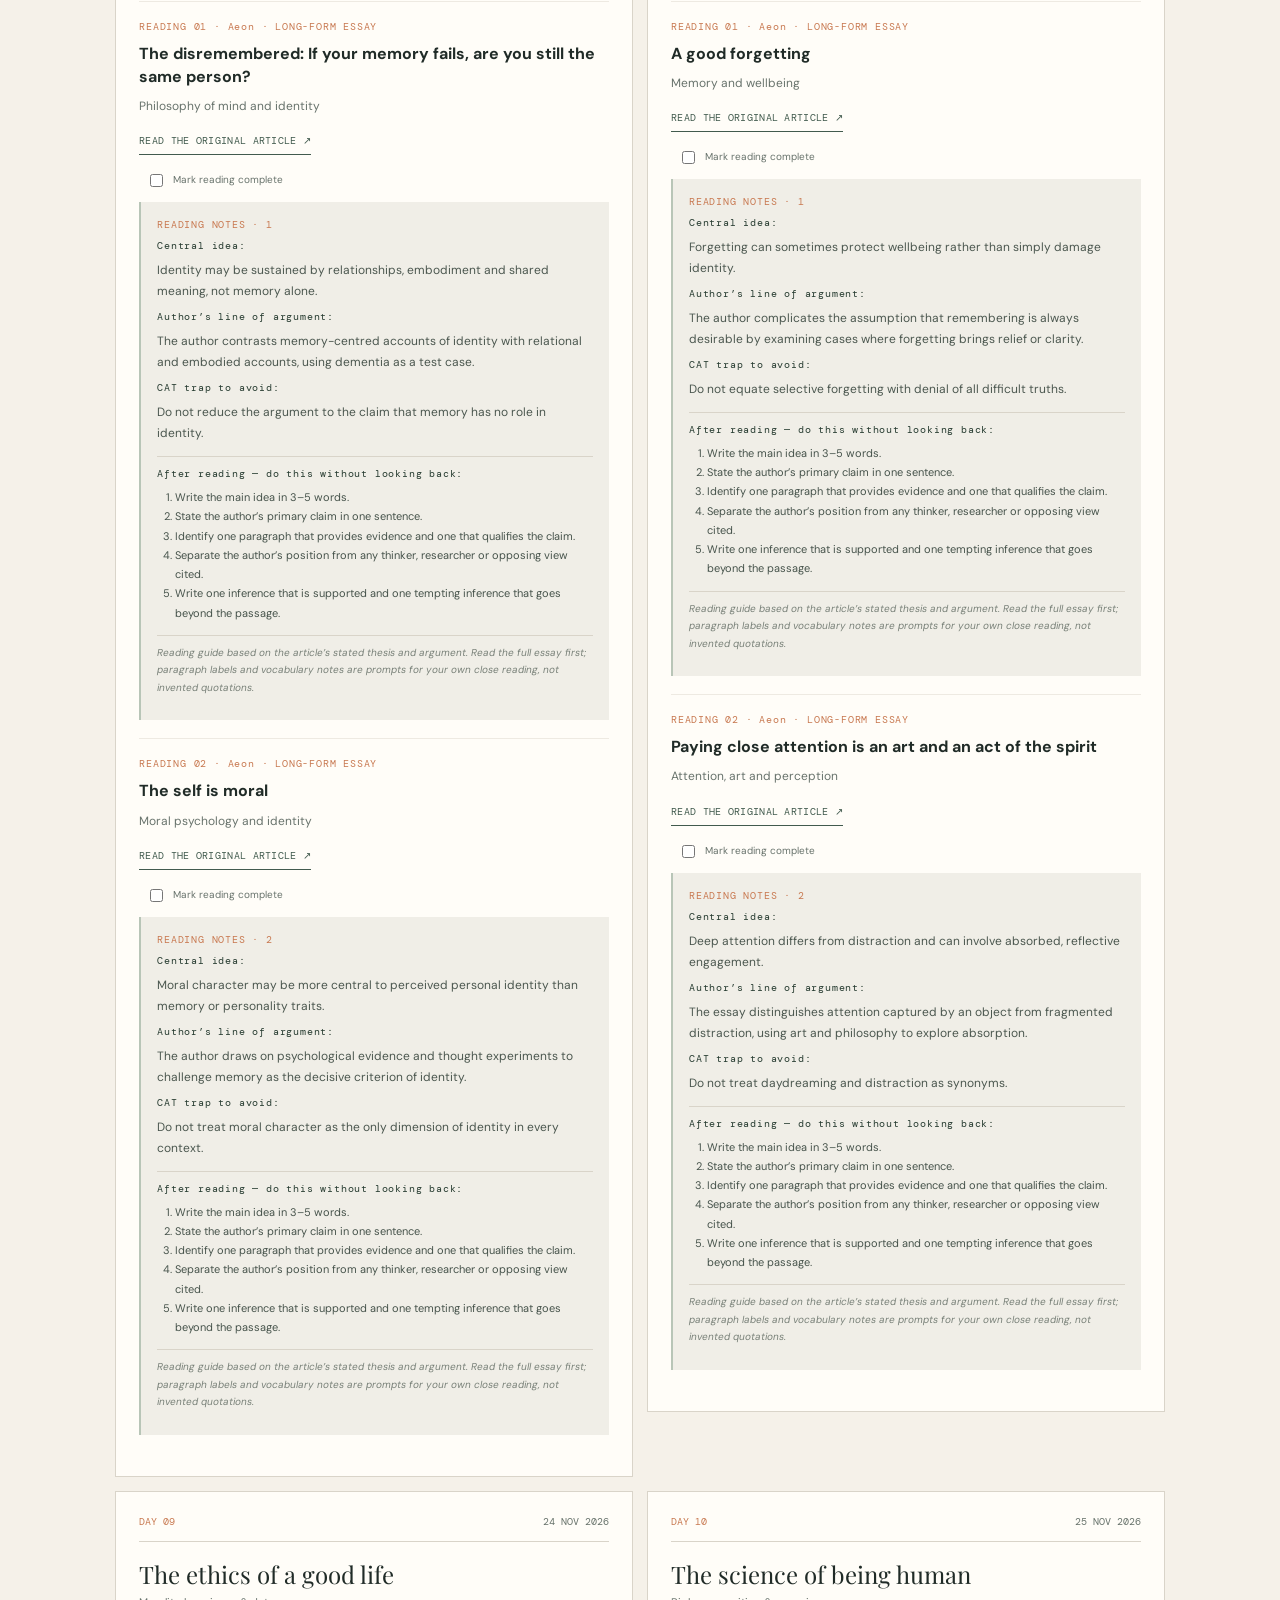
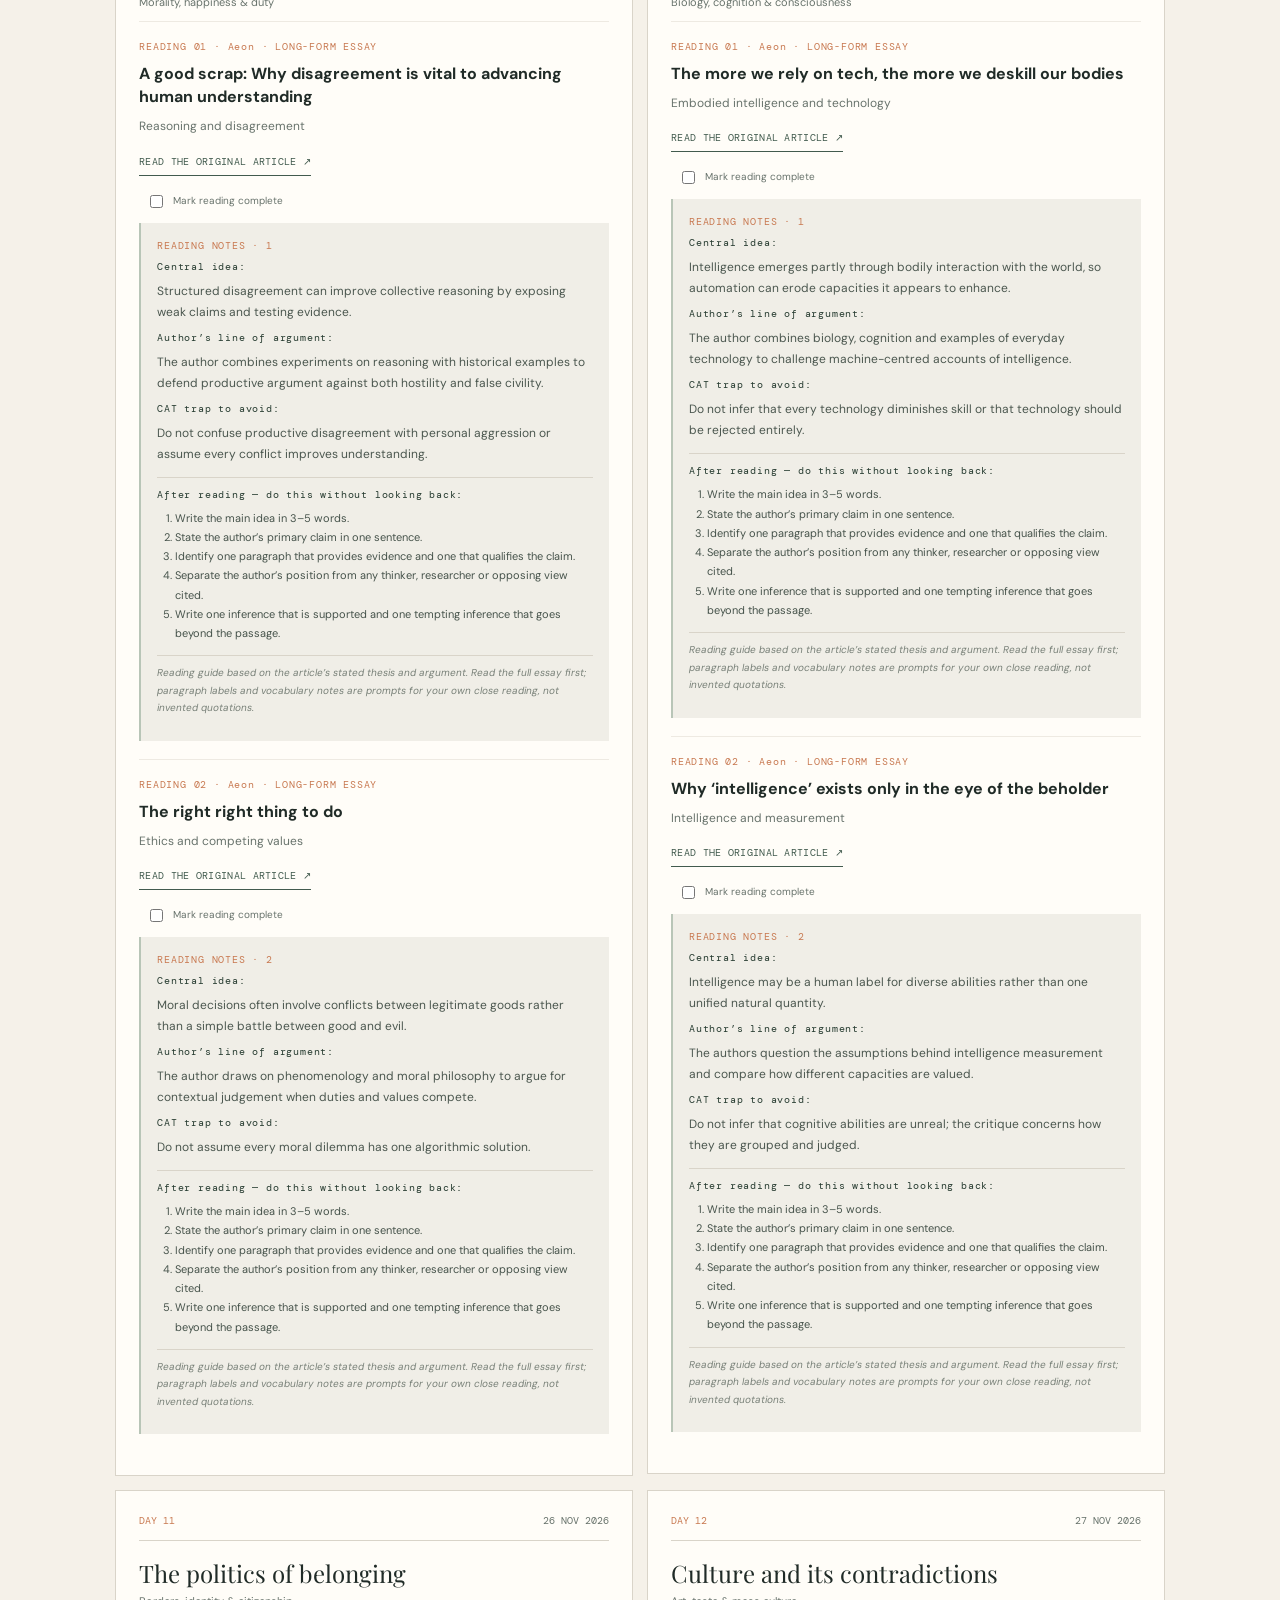
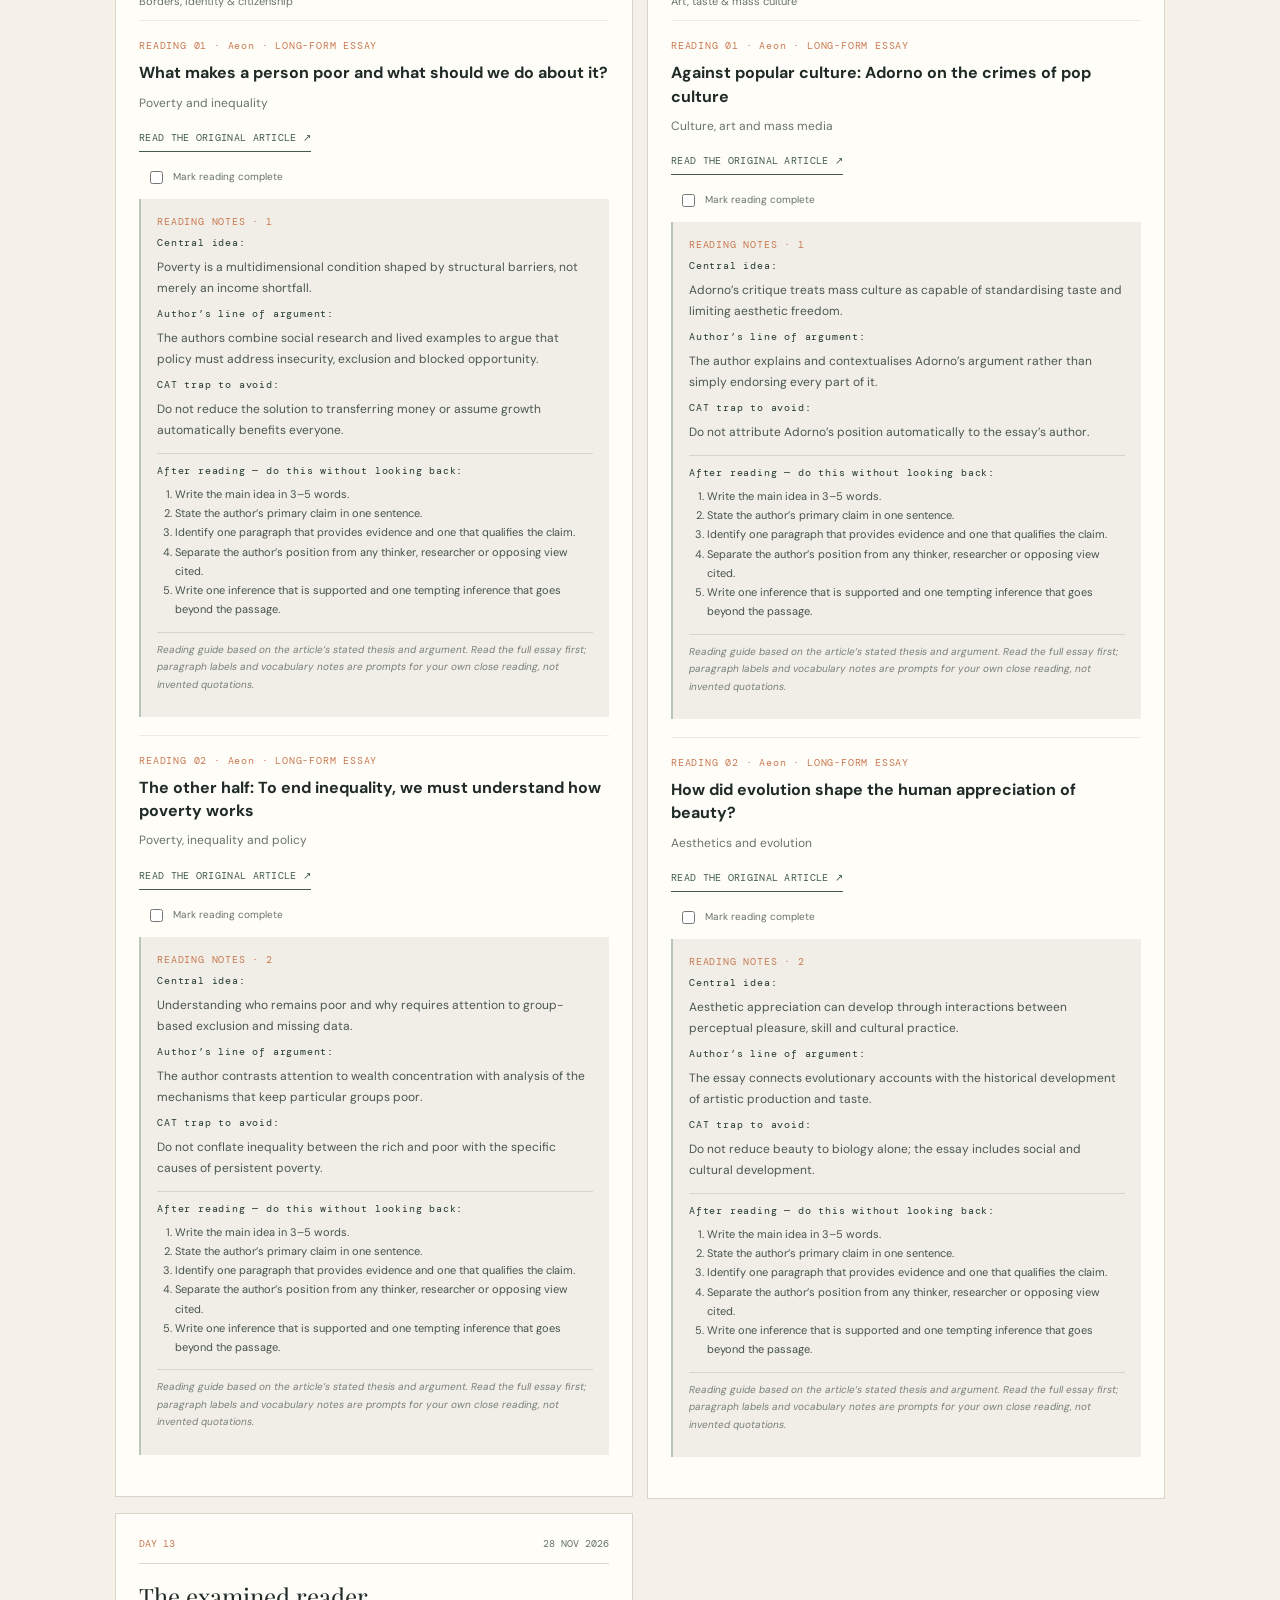
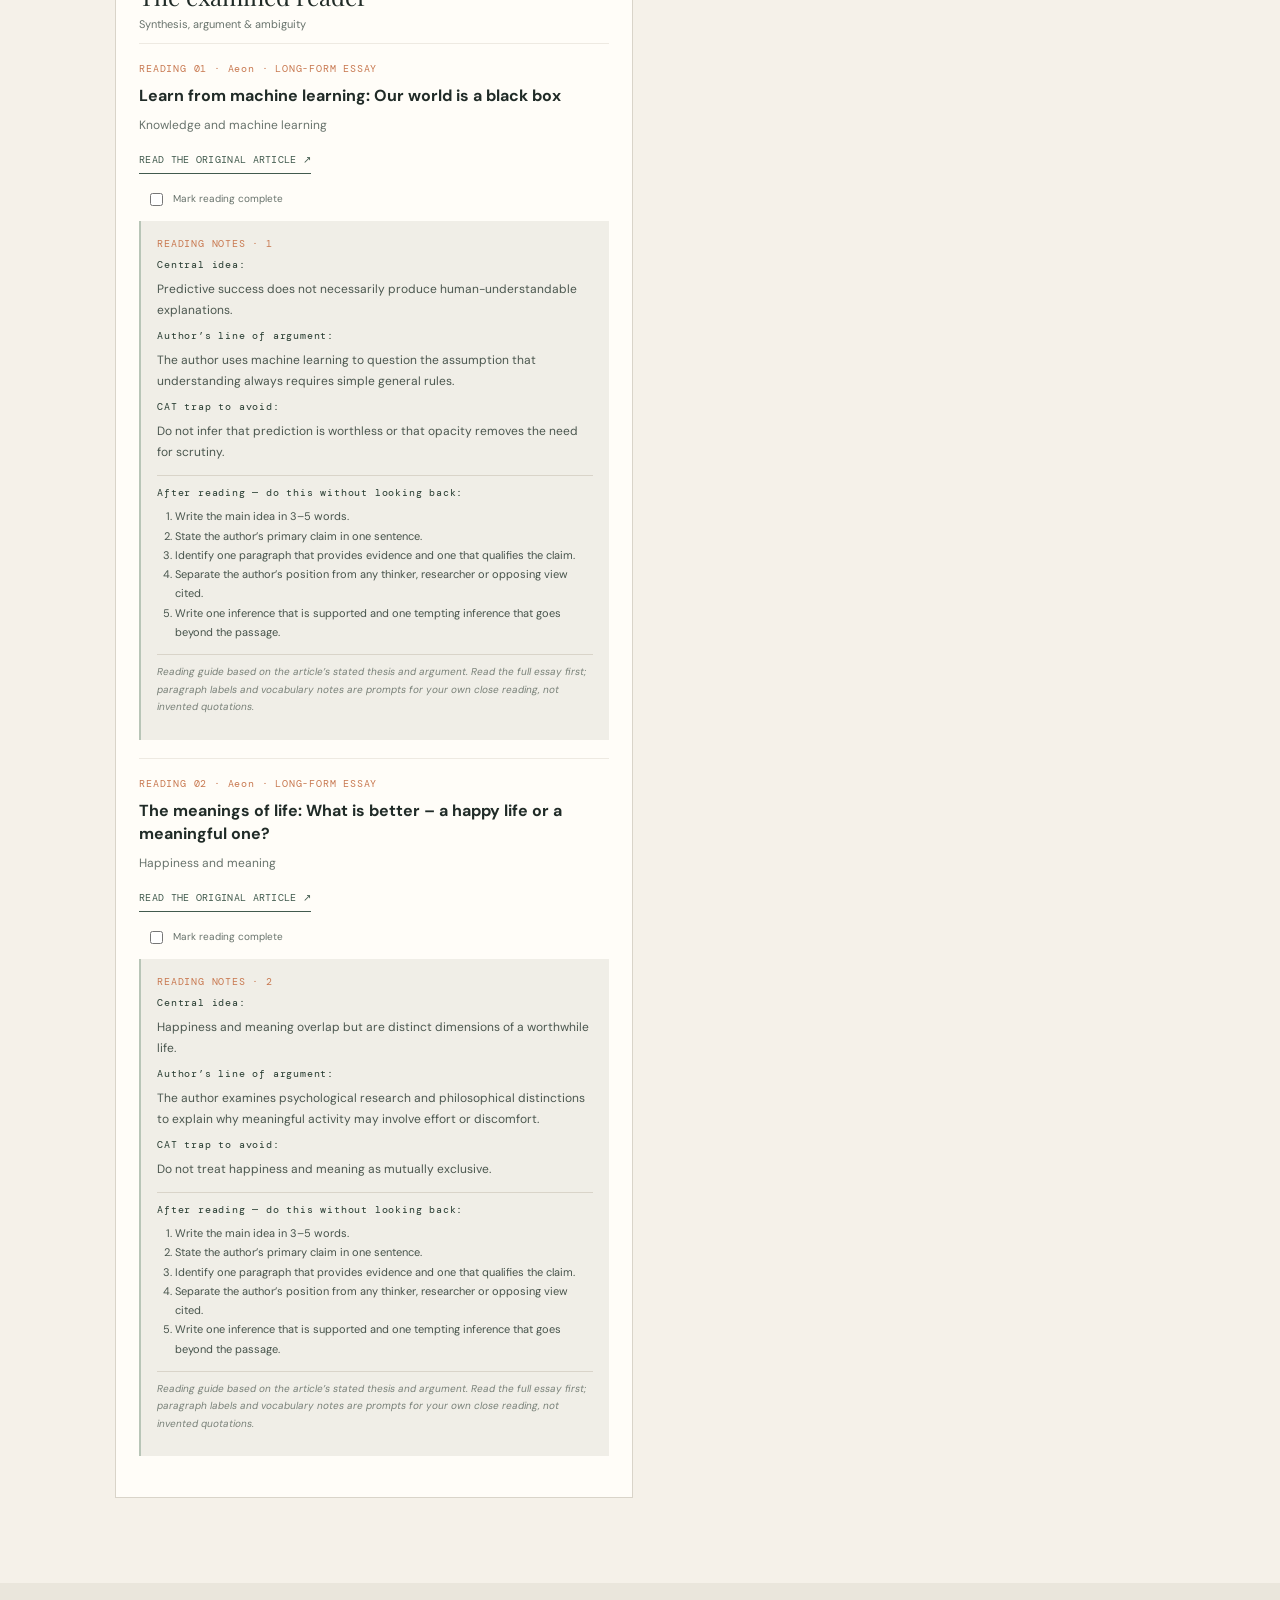
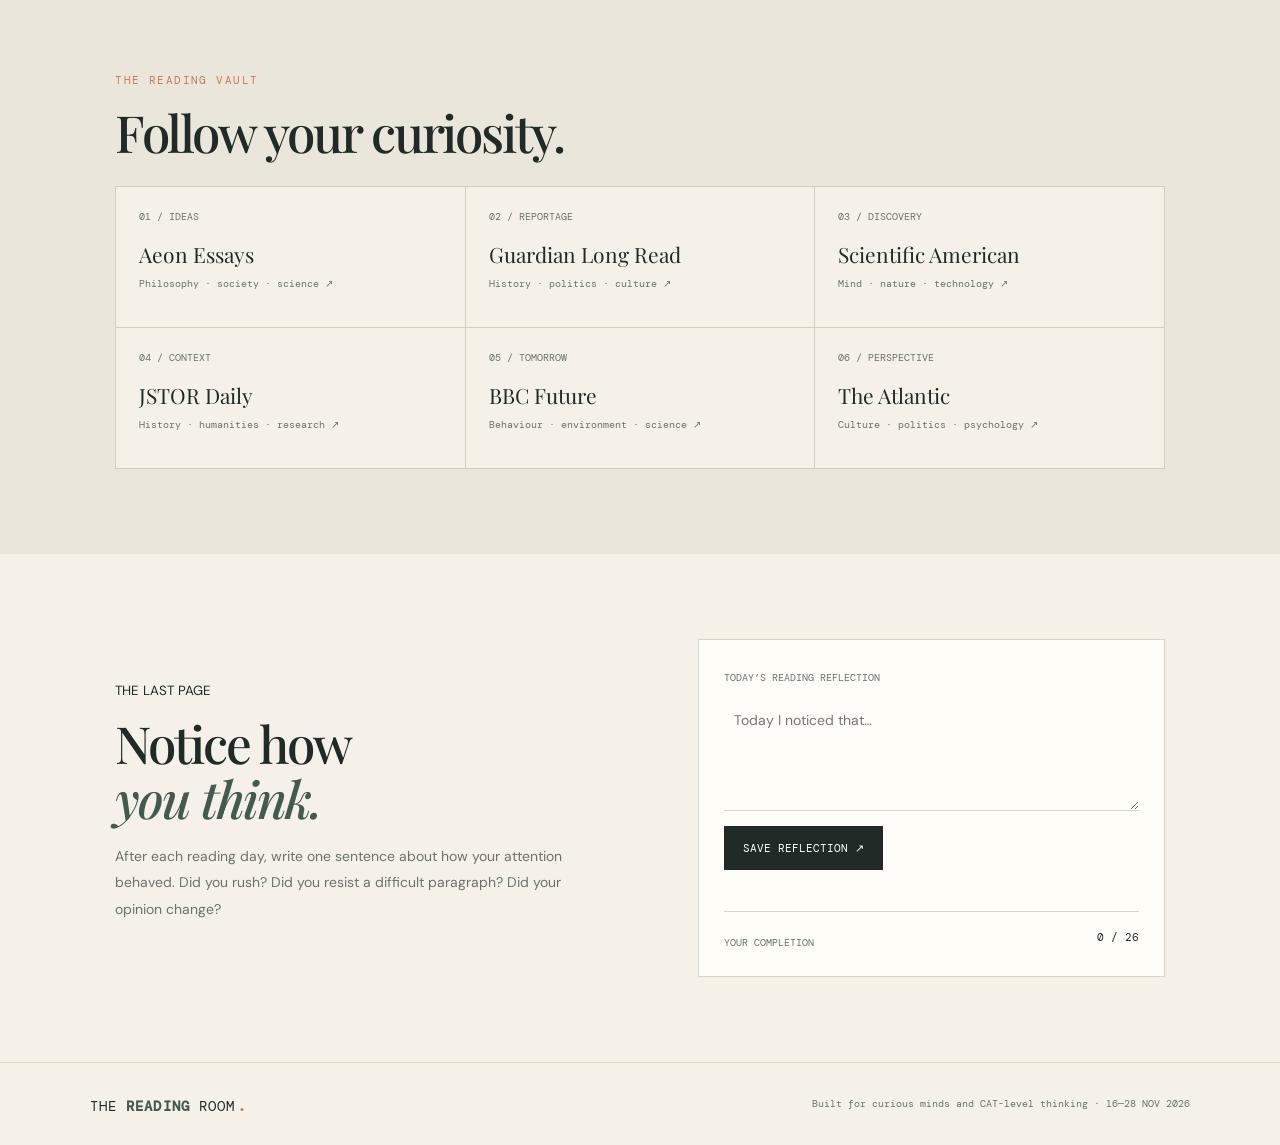
==== commit da2d2e1f: "Refresh deployed assets and programme copy" ====
--- a/index.html
+++ b/index.html
@@ -1 +1 @@
-<!doctype html><html lang="en"><head><meta charset="utf-8"><meta name="viewport" content="width=device-width,initial-scale=1"><title>The Reading Room — Read deeper. Think faster.</title><link rel="preconnect" href="https://fonts.googleapis.com"><link href="https://fonts.googleapis.com/css2?family=DM+Mono&family=DM+Sans:wght@400;500;600;700&family=Playfair+Display:wght@500;600;700&display=swap" rel="stylesheet"><link rel="stylesheet" href="styles.css?v=20261116b"></head><body><header><a class="logo" href="#">THE <b>READING</b> ROOM<span>.</span></a><nav><a href="#programme">Programme</a><a href="#vault">Reading vault</a><a href="#progress">Progress</a></nav><button id="menu">☰</button></header><main><section class="hero"><div><small>CAT VARC READING SPRINT · 16—28 NOV 2026</small><h1>Read deeper.<br><i>Think faster.</i></h1><p>Thirteen days to build the kind of attention that stays with a difficult passage. No frantic skimming. Just stronger thinking, one essay at a time.</p><a class="cta" href="#programme">ENTER THE READING ROOM ↘</a><label>26 focused reading sessions · 13 days</label></div><aside><span>ISSUE<br><b>01 / 13</b></span><blockquote>“Attention is the beginning of devotion.”<small>— Mary Oliver</small></blockquote></aside></section><div class="ticker">PHILOSOPHY　✳　PSYCHOLOGY　✳　ECONOMICS　✳　SCIENCE　✳　CULTURE　✳　HISTORY</div><section class="intro"><div><small>THE METHOD</small><h2>Train your attention,<br>not just your accuracy.</h2></div><p>Each day pairs two long-form reads across different disciplines. Read without interruption, map the author’s argument, then read the analysis shown beneath each article. The goal is to stay mentally present when an idea becomes dense, unfamiliar or uncomfortable.</p></section><section id="programme"><div class="heading"><div><small>THE DAILY EDITION</small><h2>13 days. A sharper reader.</h2></div><p>16 NOV — 28 NOV 2026<br>Choose a day to begin</p></div><div class="progress"><div><span id="progressText">0 of 26 readings completed</span><b id="percent">0%</b></div><div class="track"><span id="bar"></span></div></div><div id="days" class="days"></div></section><section id="vault" class="vault"><small>THE READING VAULT</small><h2>Follow your curiosity.</h2><div class="vaultgrid"><a href="https://aeon.co/essays" target="_blank">01 / IDEAS<b>Aeon Essays</b><span>Philosophy · society · science ↗</span></a><a href="https://www.theguardian.com/news/series/the-long-read" target="_blank">02 / REPORTAGE<b>Guardian Long Read</b><span>History · politics · culture ↗</span></a><a href="https://www.scientificamerican.com/" target="_blank">03 / DISCOVERY<b>Scientific American</b><span>Mind · nature · technology ↗</span></a><a href="https://daily.jstor.org/" target="_blank">04 / CONTEXT<b>JSTOR Daily</b><span>History · humanities · research ↗</span></a><a href="https://www.bbc.com/future" target="_blank">05 / TOMORROW<b>BBC Future</b><span>Behaviour · environment · science ↗</span></a><a href="https://www.theatlantic.com/" target="_blank">06 / PERSPECTIVE<b>The Atlantic</b><span>Culture · politics · psychology ↗</span></a></div></section><section id="progress" class="reflection"><div><small>THE LAST PAGE</small><h2>Notice how<br><i>you think.</i></h2><p>After each reading day, write one sentence about how your attention behaved. Did you rush? Did you resist a difficult paragraph? Did your opinion change?</p></div><div class="note"><label>TODAY’S READING REFLECTION</label><textarea id="reflection" placeholder="Today I noticed that…"></textarea><button class="cta" id="save">SAVE REFLECTION ↗</button><p id="saved"></p><hr><small>YOUR COMPLETION</small><b id="count">0 / 26</b></div></section></main><footer><a class="logo">THE <b>READING</b> ROOM<span>.</span></a><span>Built for curious minds and CAT-level thinking · 16—28 NOV 2026</span></footer><script src="app.js?v=20261116b"></script></body></html>+<!doctype html><html lang="en"><head><meta charset="utf-8"><meta name="viewport" content="width=device-width,initial-scale=1"><title>The Reading Room — Read deeper. Think faster.</title><link rel="preconnect" href="https://fonts.googleapis.com"><link href="https://fonts.googleapis.com/css2?family=DM+Mono&family=DM+Sans:wght@400;500;600;700&family=Playfair+Display:wght@500;600;700&display=swap" rel="stylesheet"><link rel="stylesheet" href="styles.css?v=20261116b"></head><body><header><a class="logo" href="#">THE <b>READING</b> ROOM<span>.</span></a><nav><a href="#programme">Programme</a><a href="#vault">Reading vault</a><a href="#progress">Progress</a></nav><button id="menu">☰</button></header><main><section class="hero"><div><small>CAT VARC READING SPRINT · 16—28 NOV 2026</small><h1>Read deeper.<br><i>Think faster.</i></h1><p>Thirteen days to build the kind of attention that stays with a difficult passage. No frantic skimming. Just stronger thinking, one essay at a time.</p><a class="cta" href="#programme">ENTER THE READING ROOM ↘</a><label>26 verified long-form essays · 13 days</label></div><aside><span>ISSUE<br><b>01 / 13</b></span><blockquote>“Attention is the beginning of devotion.”<small>— Mary Oliver</small></blockquote></aside></section><div class="ticker">PHILOSOPHY　✳　PSYCHOLOGY　✳　ECONOMICS　✳　SCIENCE　✳　CULTURE　✳　HISTORY</div><section class="intro"><div><small>THE METHOD</small><h2>Train your attention,<br>not just your accuracy.</h2></div><p>Each day pairs two long-form reads across different disciplines. Read without interruption, map the author’s argument, then read the analysis shown beneath each article. The goal is to stay mentally present when an idea becomes dense, unfamiliar or uncomfortable.</p></section><section id="programme"><div class="heading"><div><small>THE DAILY EDITION</small><h2>13 days. A sharper reader.</h2></div><p>16 NOV — 28 NOV 2026<br>Choose a day to begin</p></div><div class="progress"><div><span id="progressText">0 of 26 readings completed</span><b id="percent">0%</b></div><div class="track"><span id="bar"></span></div></div><div id="days" class="days"></div></section><section id="vault" class="vault"><small>THE READING VAULT</small><h2>Follow your curiosity.</h2><div class="vaultgrid"><a href="https://aeon.co/essays" target="_blank">01 / IDEAS<b>Aeon Essays</b><span>Philosophy · society · science ↗</span></a><a href="https://www.theguardian.com/news/series/the-long-read" target="_blank">02 / REPORTAGE<b>Guardian Long Read</b><span>History · politics · culture ↗</span></a><a href="https://www.scientificamerican.com/" target="_blank">03 / DISCOVERY<b>Scientific American</b><span>Mind · nature · technology ↗</span></a><a href="https://daily.jstor.org/" target="_blank">04 / CONTEXT<b>JSTOR Daily</b><span>History · humanities · research ↗</span></a><a href="https://www.bbc.com/future" target="_blank">05 / TOMORROW<b>BBC Future</b><span>Behaviour · environment · science ↗</span></a><a href="https://www.theatlantic.com/" target="_blank">06 / PERSPECTIVE<b>The Atlantic</b><span>Culture · politics · psychology ↗</span></a></div></section><section id="progress" class="reflection"><div><small>THE LAST PAGE</small><h2>Notice how<br><i>you think.</i></h2><p>After each reading day, write one sentence about how your attention behaved. Did you rush? Did you resist a difficult paragraph? Did your opinion change?</p></div><div class="note"><label>TODAY’S READING REFLECTION</label><textarea id="reflection" placeholder="Today I noticed that…"></textarea><button class="cta" id="save">SAVE REFLECTION ↗</button><p id="saved"></p><hr><small>YOUR COMPLETION</small><b id="count">0 / 26</b></div></section></main><footer><a class="logo">THE <b>READING</b> ROOM<span>.</span></a><span>Built for curious minds and CAT-level thinking · 16—28 NOV 2026</span></footer><script src="app.js?v=20261116b"></script></body></html>
--- a/styles.css
+++ b/styles.css
@@ -1,2 +1,9 @@
-:root{--paper:#f5f1e9;--ink:#202b27;--muted:#68736c;--green:#425b4e;--orange:#c87951;--line:#d9d4c9;--white:#fffdf8}*{box-sizing:border-box}html{scroll-behavior:smooth}body{margin:0;background:var(--paper);color:var(--ink);font-family:"DM Sans",sans-serif}header{height:75px;padding:0 7vw;display:flex;align-items:center;justify-content:space-between;border-bottom:1px solid var(--line)}.logo{font:14px "DM Mono";letter-spacing:.08em;color:var(--ink);text-decoration:none}.logo b{color:var(--green)}.logo span{color:var(--orange);font-size:20px}nav{display:flex;gap:32px}nav a{font-size:12px;color:var(--muted);text-decoration:none}#menu{display:none}.hero{padding:85px 9vw;min-height:550px;display:grid;grid-template-columns:1fr .85fr;gap:7vw;align-items:center}.hero small,section>small,.heading small,.intro small{font:11px "DM Mono";letter-spacing:.13em;color:var(--orange)}h1,h2{font-family:"Playfair Display";font-weight:500;letter-spacing:-.04em}h1{font-size:clamp(56px,7vw,94px);line-height:.98;margin:24px 0}h1 i,h2 i{color:var(--green)}.hero p,.intro p,.reflection p{max-width:510px;color:var(--muted);font-size:14px;line-height:1.9}.cta{display:inline-block;margin:22px 18px 0 0;background:var(--ink);color:white;border:0;padding:15px 19px;text-decoration:none;font:11px "DM Mono";cursor:pointer}.hero label{font:10px "DM Mono";color:var(--muted)}.hero aside{height:360px;background:#dfe3d8;position:relative;padding:28px;display:flex;flex-direction:column;justify-content:space-between}.hero aside:after{content:"";position:absolute;width:270px;height:270px;border-radius:50%;background:#b8c5b7;right:8%;top:10%;z-index:0}.hero aside span,.hero blockquote{z-index:1;position:relative}.hero aside span{font:10px/1.8 "DM Mono"}.hero blockquote{font:26px "Playfair Display";max-width:270px;margin:0}.hero blockquote small{display:block;margin-top:12px;color:var(--muted)}.ticker{background:var(--green);color:#f5f1e9;padding:18px;text-align:center;font:10px "DM Mono";letter-spacing:.1em}.intro,#programme,.reflection{padding:85px 9vw}.intro,.reflection{display:grid;grid-template-columns:1fr 1fr;gap:9vw;align-items:center}.intro h2,.heading h2,.vault h2,.reflection h2{font-size:clamp(36px,4vw,54px);line-height:1.08;margin:16px 0}.heading{display:flex;justify-content:space-between;align-items:end;margin-bottom:26px}.heading p{font:11px/1.8 "DM Mono";color:var(--muted);text-align:right}.progress{background:#eae6dc;padding:17px 20px;margin-bottom:22px}.progress>div:first-child{display:flex;justify-content:space-between;font:11px "DM Mono";margin-bottom:10px}.track{height:4px;background:#d3cec2}.track span{display:block;width:0;height:100%;background:var(--green);transition:width .3s}.days{display:grid;grid-template-columns:1fr 1fr;gap:13px}.day{background:var(--white);border:1px solid var(--line);padding:23px}.daytop{display:flex;justify-content:space-between;border-bottom:1px solid var(--line);padding-bottom:13px;font:10px "DM Mono";color:var(--orange)}.daytop span+span{color:var(--muted)}.day h3{font:24px "Playfair Display";margin:16px 0 5px}.subtitle{font-size:11px;color:var(--muted);margin:0 0 12px}.reading{border-top:1px solid #eeeae2;padding:13px 0}.reading h4{font-size:14px;margin:0 0 6px}.reading p{font-size:11px;color:var(--muted);margin:0 0 9px}.reading a{font:10px "DM Mono";color:var(--green);text-decoration:none}.reading label{font-size:10px;color:var(--muted);margin-left:7px}.reading input{accent-color:var(--green)}.unlock{display:block;background:none;border:1px solid var(--line);padding:8px 10px;margin-top:10px;color:var(--green);font:10px "DM Mono";cursor:pointer}.analysis{display:none;background:#f0eee7;padding:13px;margin-top:10px;font-size:11px;line-height:1.8;color:#4b574f}.analysis.show{display:block}.vault{background:#eae6dc;padding:85px 9vw}.vaultgrid{display:grid;grid-template-columns:repeat(3,1fr);gap:1px;background:#d2cec4;margin-top:25px;border:1px solid #d2cec4}.vaultgrid a{background:var(--paper);padding:23px;min-height:140px;text-decoration:none;color:var(--muted);font:10px "DM Mono"}.vaultgrid b{display:block;font:21px "Playfair Display";color:var(--ink);margin:17px 0 9px}.reflection .note{background:var(--white);border:1px solid var(--line);padding:25px}.note label,.note>small{font:10px "DM Mono";color:var(--muted)}textarea{display:block;width:100%;height:110px;margin:15px 0;border:0;border-bottom:1px solid var(--line);background:transparent;padding:10px;font:14px "DM Sans";resize:vertical}.note .cta{margin:0}.note p{font-size:11px;min-height:12px;color:var(--green)}.note hr{border:0;border-top:1px solid var(--line);margin:18px 0}.note #count{float:right;font:11px "DM Mono"}footer{padding:28px 7vw;border-top:1px solid var(--line);display:flex;justify-content:space-between;align-items:center}footer>span{font:10px "DM Mono";color:var(--muted)}@media(max-width:700px){header{padding:0 6vw}#menu{display:block;border:0;background:none;font-size:21px}nav{display:none;position:absolute;top:75px;left:0;right:0;background:var(--paper);padding:20px 7vw;z-index:3;flex-direction:column}nav.open{display:flex}.hero{padding:60px 6vw;grid-template-columns:1fr;gap:30px}.hero aside{height:290px}.intro,#programme,.reflection,.vault{padding:62px 6vw}.intro,.reflection{grid-template-columns:1fr;gap:18px}.heading{display:block}.heading p{text-align:left}.days{grid-template-columns:1fr}.vaultgrid{grid-template-columns:1fr 1fr}footer{padding:25px 6vw;display:block}footer>span{display:block;margin-top:15px}}
+:root{--paper:#f5f1e9;--ink:#202b27;--muted:#68736c;--green:#425b4e;--orange:#c87951;--line:#d9d4c9;--white:#fffdf8}*{box-sizing:border-box}html{scroll-behavior:smooth}body{margin:0;background:var(--paper);color:var(--ink);font-family:"DM Sans",sans-serif}header{height:75px;padding:0 7vw;display:flex;align-items:center;justify-content:space-between;border-bottom:1px solid var(--line)}.logo{font:14px "DM Mono";letter-spacing:.08em;color:var(--ink);text-decoration:none}.logo b{color:var(--green)}.logo span{color:var(--orange);font-size:20px}nav{display:flex;gap:32px}nav a{font-size:12px;color:var(--muted);text-decoration:none}#menu{display:none}.hero{padding:85px 9vw;min-height:550px;display:grid;grid-template-columns:1fr .85fr;gap:7vw;align-items:center}.hero small,section>small,.heading small,.intro small{font:11px "DM Mono";letter-spacing:.13em;color:var(--orange)}h1,h2{font-family:"Playfair Display";font-weight:500;letter-spacing:-.04em}h1{font-size:clamp(56px,7vw,94px);line-height:.98;margin:24px 0}h1 i,h2 i{color:var(--green)}.hero p,.intro p,.reflection p{max-width:510px;color:var(--muted);font-size:14px;line-height:1.9}.cta{display:inline-block;margin:22px 18px 0 0;background:var(--ink);color:white;border:0;padding:15px 19px;text-decoration:none;font:11px "DM Mono";cursor:pointer}.hero label{font:10px "DM Mono";color:var(--muted)}.hero aside{height:360px;background:#dfe3d8;position:relative;padding:28px;display:flex;flex-direction:column;justify-content:space-between}.hero aside:after{content:"";position:absolute;width:270px;height:270px;border-radius:50%;background:#b8c5b7;right:8%;top:10%;z-index:0}.hero aside span,.hero blockquote{z-index:1;position:relative}.hero aside span{font:10px/1.8 "DM Mono"}.hero blockquote{font:26px "Playfair Display";max-width:270px;margin:0}.hero blockquote small{display:block;margin-top:12px;color:var(--muted)}.ticker{background:var(--green);color:#f5f1e9;padding:18px;text-align:center;font:10px "DM Mono";letter-spacing:.1em}.intro,#programme,.reflection{padding:85px 9vw}.intro,.reflection{display:grid;grid-template-columns:1fr 1fr;gap:9vw;align-items:center}.intro h2,.heading h2,.vault h2,.reflection h2{font-size:clamp(36px,4vw,54px);line-height:1.08;margin:16px 0}.heading{display:flex;justify-content:space-between;align-items:end;margin-bottom:26px}.heading p{font:11px/1.8 "DM Mono";color:var(--muted);text-align:right}.progress{background:#eae6dc;padding:17px 20px;margin-bottom:22px}.progress>div:first-child{display:flex;justify-content:space-between;font:11px "DM Mono";margin-bottom:10px}.track{height:4px;background:#d3cec2}.track span{display:block;width:0;height:100%;background:var(--green);transition:width .3s}.days{display:grid;grid-template-columns:repeat(2,minmax(0,1fr));gap:14px;align-items:start}.day{background:var(--white);border:1px solid var(--line);padding:23px}.daytop{display:flex;justify-content:space-between;border-bottom:1px solid var(--line);padding-bottom:13px;font:10px "DM Mono";color:var(--orange)}.daytop span+span{color:var(--muted)}.day h3{font:24px "Playfair Display";margin:16px 0 5px}.subtitle{font-size:11px;color:var(--muted);margin:0 0 12px}.reading{border-top:1px solid #eeeae2;padding:13px 0}.reading h4{font-size:14px;margin:0 0 6px}.reading p{font-size:11px;color:var(--muted);margin:0 0 9px}.reading a{font:10px "DM Mono";color:var(--green);text-decoration:none}.reading label{font-size:10px;color:var(--muted);margin-left:7px}.reading input{accent-color:var(--green)}.unlock{display:block;background:none;border:1px solid var(--line);padding:8px 10px;margin-top:10px;color:var(--green);font:10px "DM Mono";cursor:pointer}.analysis{display:none;background:#f0eee7;padding:13px;margin-top:10px;font-size:11px;line-height:1.8;color:#4b574f}.analysis.show{display:block}.vault{background:#eae6dc;padding:85px 9vw}.vaultgrid{display:grid;grid-template-columns:repeat(3,1fr);gap:1px;background:#d2cec4;margin-top:25px;border:1px solid #d2cec4}.vaultgrid a{background:var(--paper);padding:23px;min-height:140px;text-decoration:none;color:var(--muted);font:10px "DM Mono"}.vaultgrid b{display:block;font:21px "Playfair Display";color:var(--ink);margin:17px 0 9px}.reflection .note{background:var(--white);border:1px solid var(--line);padding:25px}.note label,.note>small{font:10px "DM Mono";color:var(--muted)}textarea{display:block;width:100%;height:110px;margin:15px 0;border:0;border-bottom:1px solid var(--line);background:transparent;padding:10px;font:14px "DM Sans";resize:vertical}.note .cta{margin:0}.note p{font-size:11px;min-height:12px;color:var(--green)}.note hr{border:0;border-top:1px solid var(--line);margin:18px 0}.note #count{float:right;font:11px "DM Mono"}footer{padding:28px 7vw;border-top:1px solid var(--line);display:flex;justify-content:space-between;align-items:center}footer>span{font:10px "DM Mono";color:var(--muted)}@media(max-width:700px){header{padding:0 6vw}#menu{display:block;border:0;background:none;font-size:21px}nav{display:none;position:absolute;top:75px;left:0;right:0;background:var(--paper);padding:20px 7vw;z-index:3;flex-direction:column}nav.open{display:flex}.hero{padding:60px 6vw;grid-template-columns:1fr;gap:30px}.hero aside{height:290px}.intro,#programme,.reflection,.vault{padding:62px 6vw}.intro,.reflection{grid-template-columns:1fr;gap:18px}.heading{display:block}.heading p{text-align:left}.days{display:grid;grid-template-columns:repeat(2,minmax(0,1fr));gap:14px;align-items:start}.vaultgrid{grid-template-columns:1fr 1fr}footer{padding:25px 6vw;display:block}footer>span{display:block;margin-top:15px}}
 .analysis{display:block;background:#f0eee7;padding:15px;margin-top:13px;font-size:11px;line-height:1.8;color:#4b574f}.analysis b{display:block;font:10px 'DM Mono';letter-spacing:.08em;color:#c87951;margin-bottom:8px}.analysis p{font-size:11px;line-height:1.8;margin:7px 0;color:#4b574f}.analysis strong{color:#263b30}.analysis-note{border-top:1px solid #d9d4c9;padding-top:8px;font-style:italic;color:#68736c!important}.article-link-note{font-size:10px!important;color:#a15d3e!important;font-style:italic}
+
+/* Final responsive and visibility fixes */
+.days{display:grid;grid-template-columns:repeat(2,minmax(0,1fr));gap:14px;align-items:start}.day{min-width:0;overflow-wrap:anywhere}.reading{min-width:0}.analysis{display:block!important}.analysis.show{display:block!important}.unlock{display:none!important}.article-link{font:10px 'DM Mono';color:var(--green);text-decoration:none;border-bottom:1px solid var(--green);padding-bottom:3px}@media(max-width:700px){.days{display:grid;grid-template-columns:repeat(2,minmax(0,1fr));gap:14px;align-items:start}}
+
+/* Reading Room final presentation */
+.day{min-width:0;width:100%;overflow:hidden}.reading{min-width:0;padding:18px 0}.reading h4{font-size:16px;line-height:1.45;margin:9px 0;overflow-wrap:anywhere}.reading-meta,.analysis-kicker{font:10px "DM Mono";letter-spacing:.08em;color:var(--orange)}.article-theme{font-size:12px!important;line-height:1.6;color:var(--muted);margin:0 0 12px}.article-link{display:inline-block;font:10px "DM Mono";letter-spacing:.03em;color:var(--green);text-decoration:none;border-bottom:1px solid var(--green);padding:7px 0;margin:2px 0 12px;overflow-wrap:anywhere}.complete{display:block;font-size:11px;color:var(--muted);margin:4px 0 12px}.complete input{accent-color:var(--green);vertical-align:middle;margin-right:7px}.analysis,.analysis.show{display:block!important;background:#f0eee7;padding:16px;margin-top:8px;color:#46534b;border-left:2px solid #b8c5b7}.analysis p{font-size:12px;line-height:1.75;margin:8px 0}.analysis p b,.analysis-task>b{color:#263b30}.analysis-task{border-top:1px solid #d9d4c9;margin-top:12px;padding-top:10px;font-size:11px;line-height:1.75}.analysis-task ol{padding-left:18px;margin:7px 0}.analysis-disclaimer{font-size:10px!important;color:#788078!important;font-style:italic;border-top:1px solid #d9d4c9;padding-top:8px;margin-top:12px!important}.unlock{display:none!important}
+@media(max-width:760px){.days{grid-template-columns:minmax(0,1fr)!important}.day{padding:18px}.hero{grid-template-columns:1fr}.hero aside{max-width:100%}.heading{display:block}.heading p{text-align:left}}
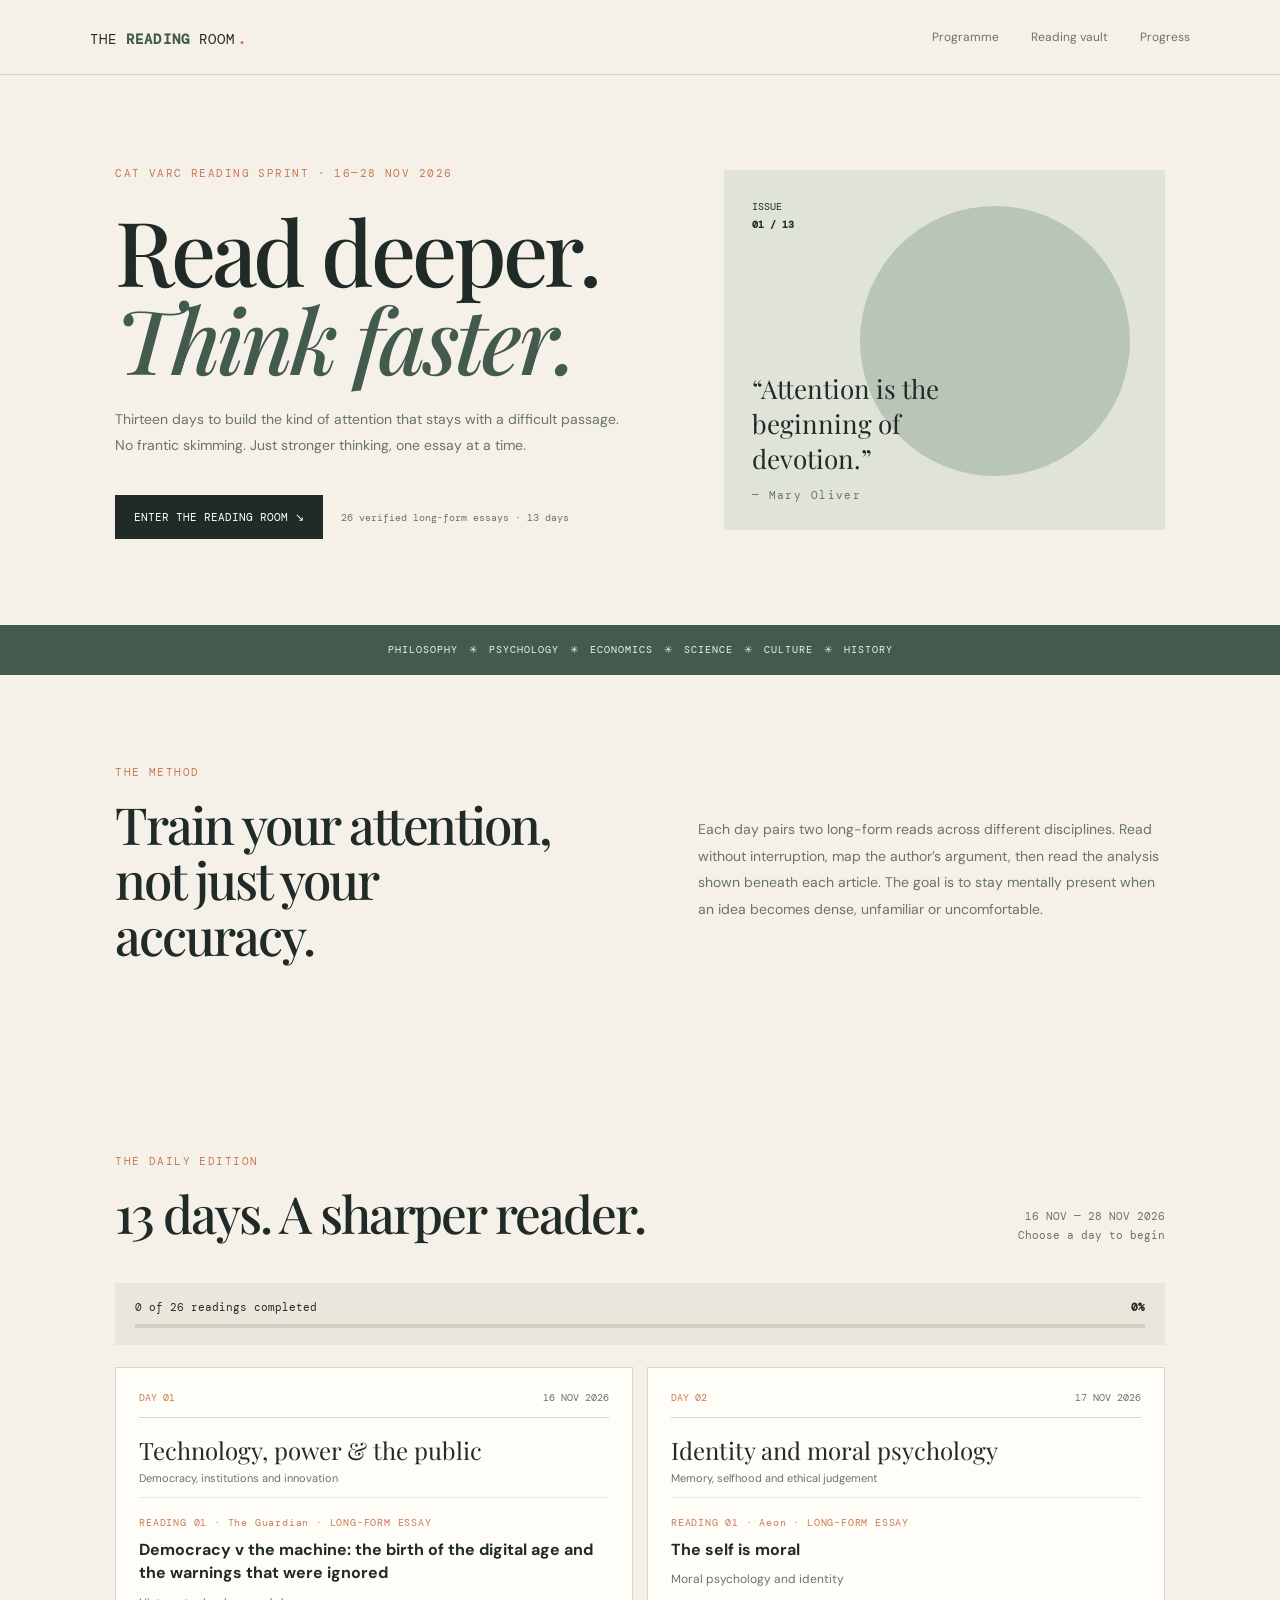
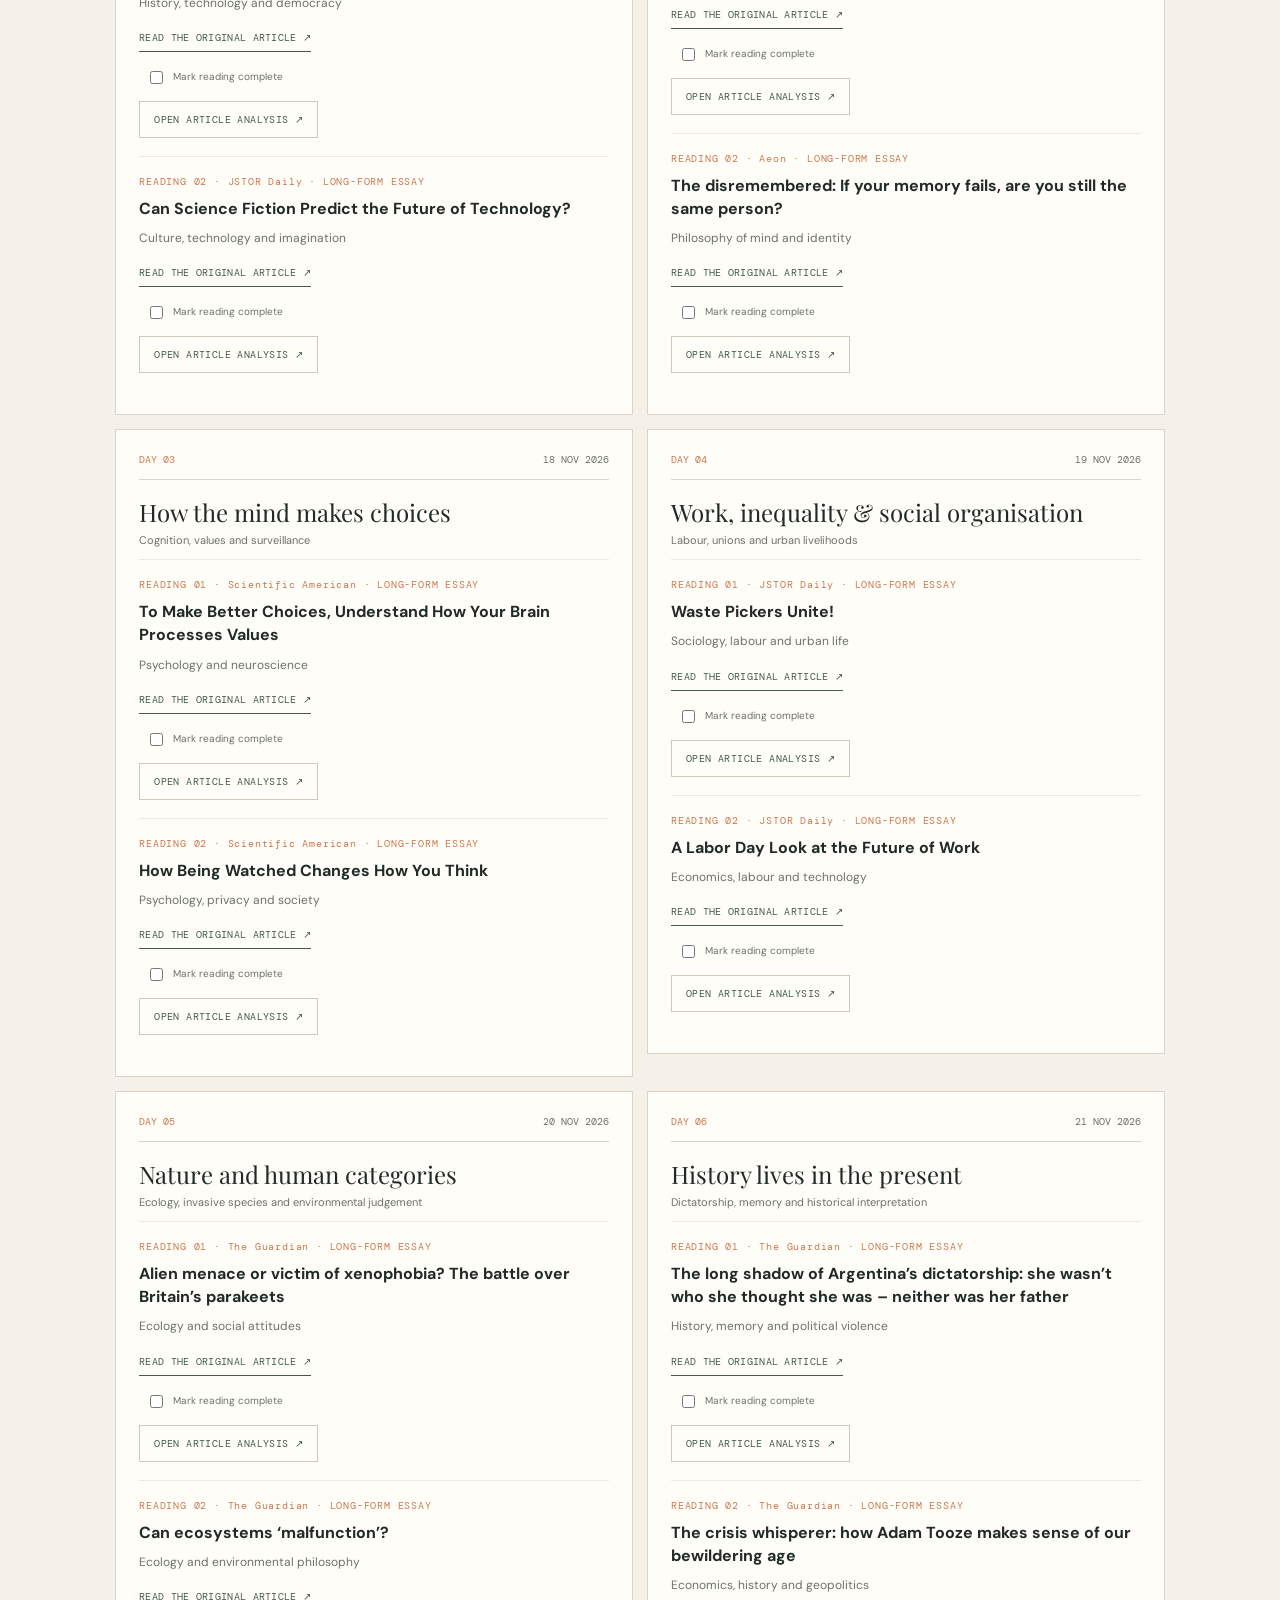
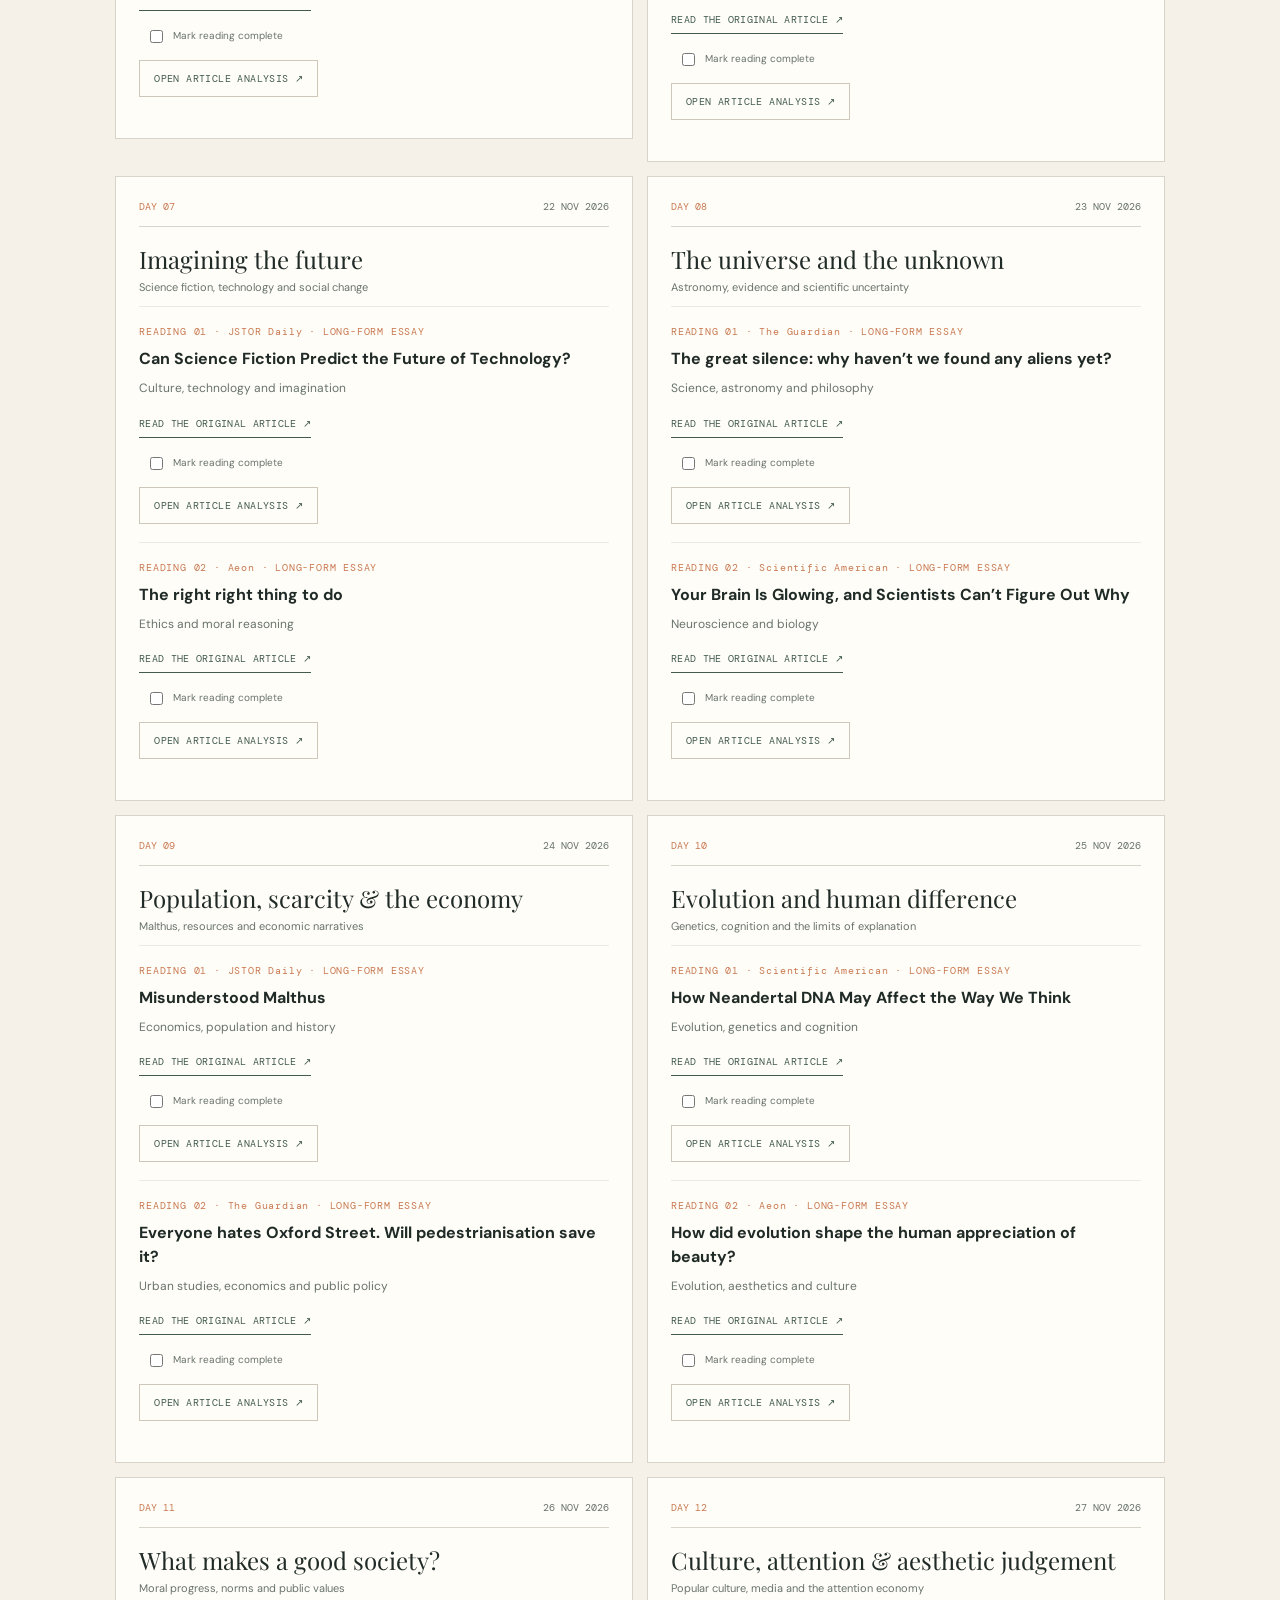
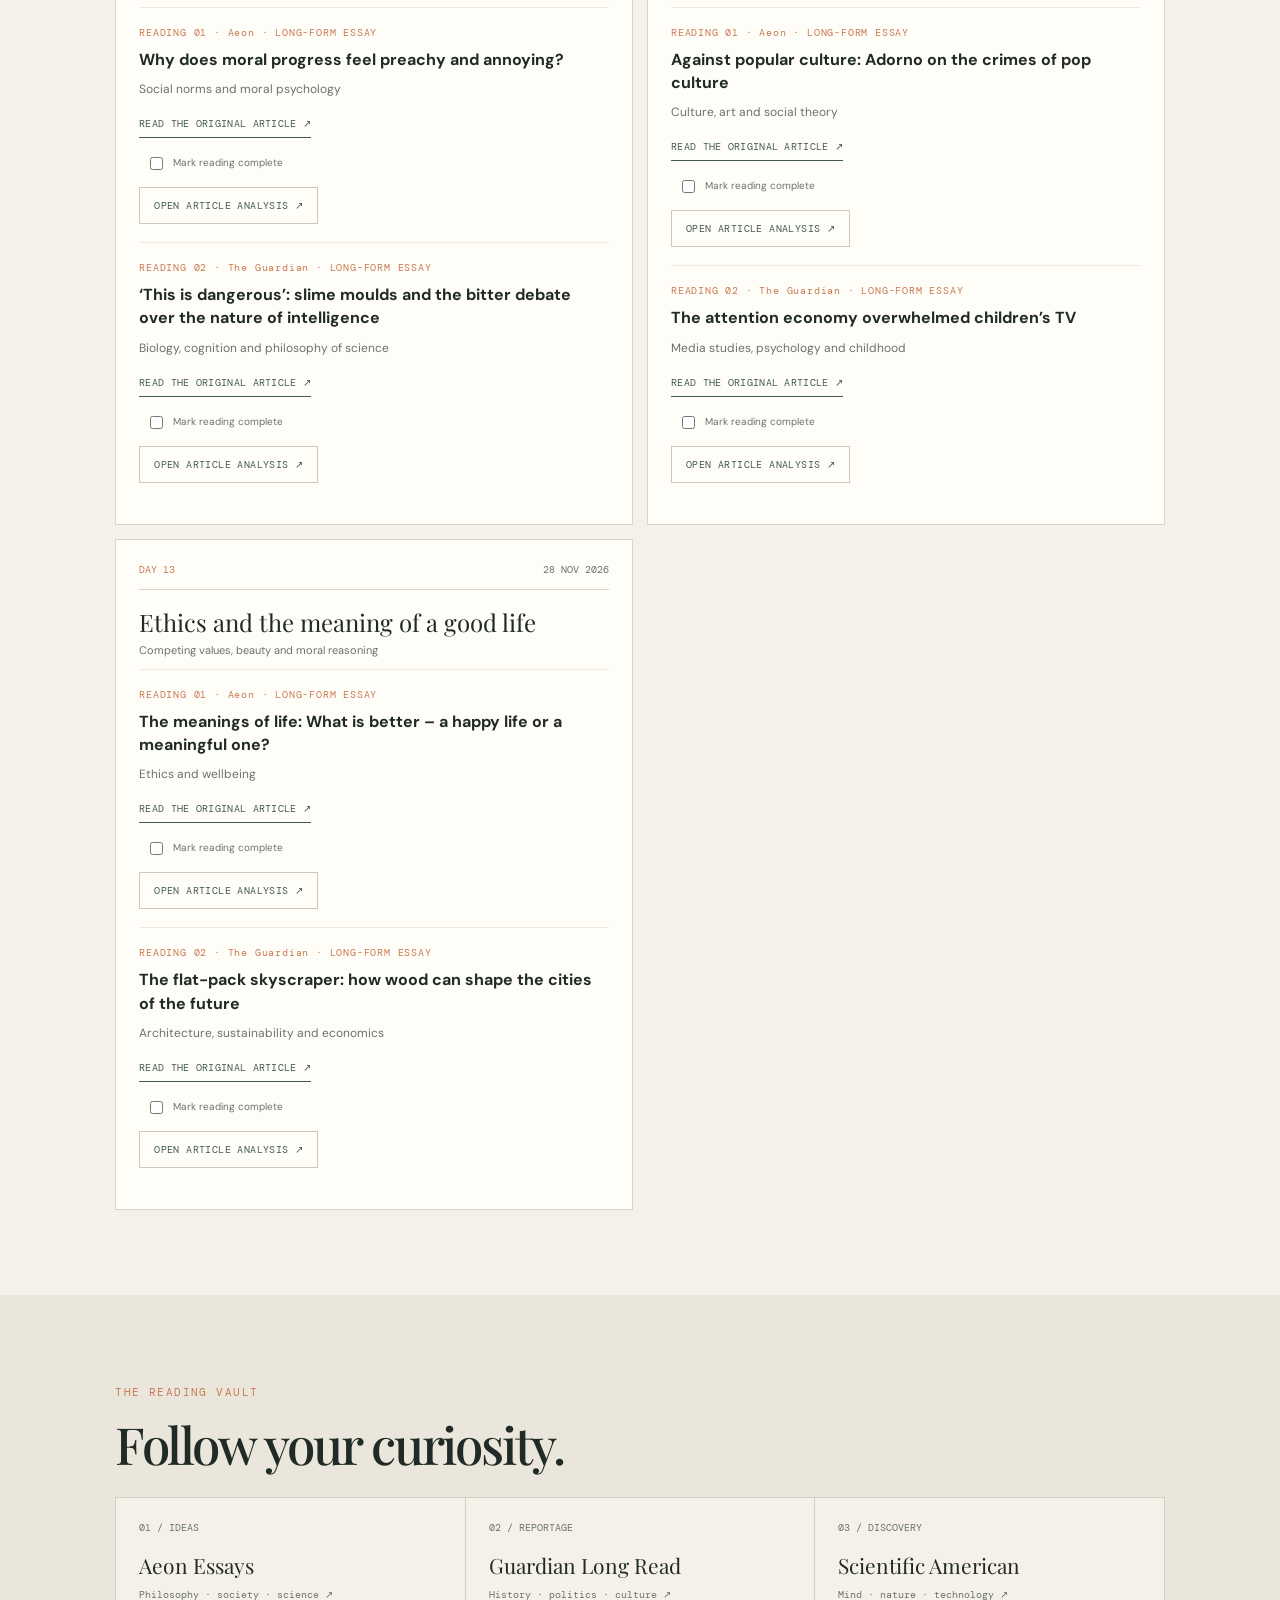
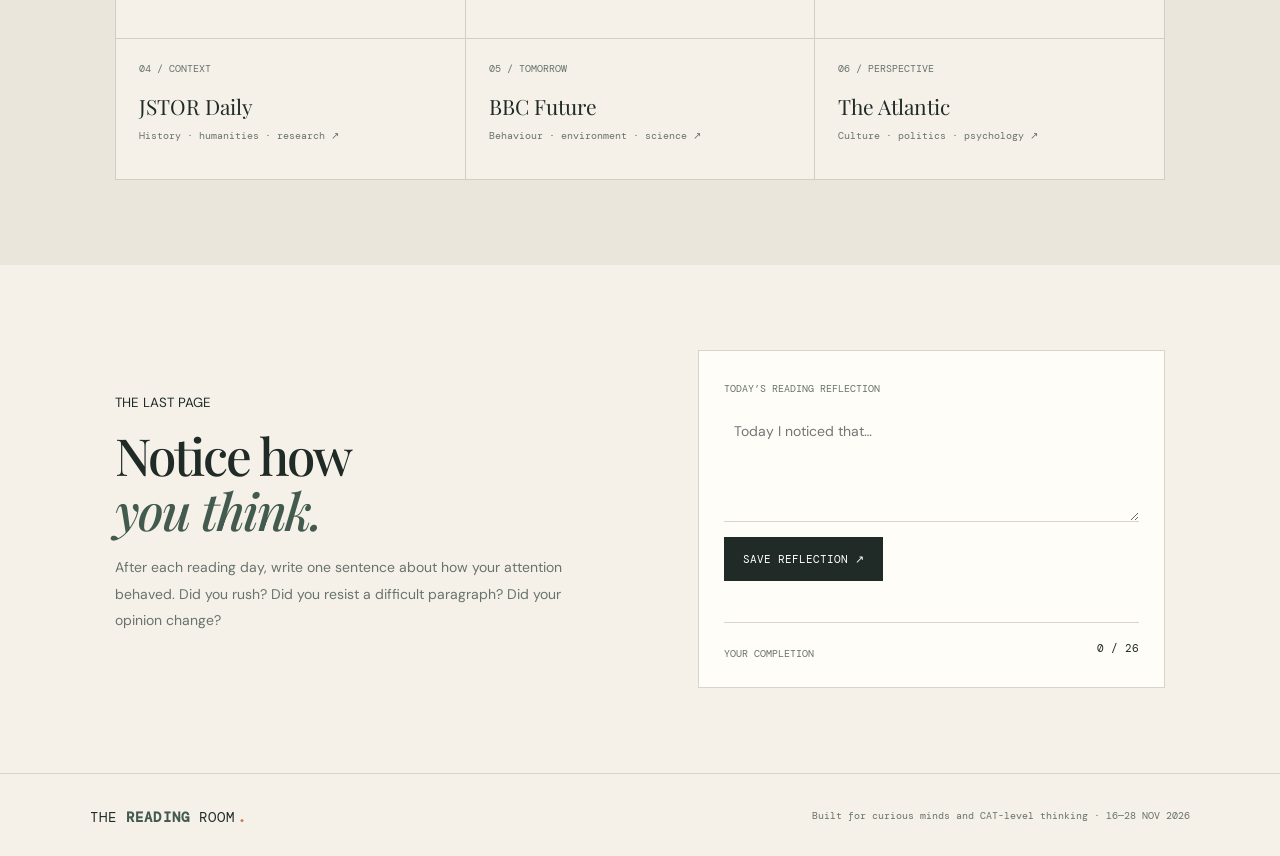
==== commit c5b92ac6: "Refresh cache for multidisciplinary reading programme" ====
--- a/index.html
+++ b/index.html
@@ -1 +1 @@
-<!doctype html><html lang="en"><head><meta charset="utf-8"><meta name="viewport" content="width=device-width,initial-scale=1"><title>The Reading Room — Read deeper. Think faster.</title><link rel="preconnect" href="https://fonts.googleapis.com"><link href="https://fonts.googleapis.com/css2?family=DM+Mono&family=DM+Sans:wght@400;500;600;700&family=Playfair+Display:wght@500;600;700&display=swap" rel="stylesheet"><link rel="stylesheet" href="styles.css?v=20261116b"></head><body><header><a class="logo" href="#">THE <b>READING</b> ROOM<span>.</span></a><nav><a href="#programme">Programme</a><a href="#vault">Reading vault</a><a href="#progress">Progress</a></nav><button id="menu">☰</button></header><main><section class="hero"><div><small>CAT VARC READING SPRINT · 16—28 NOV 2026</small><h1>Read deeper.<br><i>Think faster.</i></h1><p>Thirteen days to build the kind of attention that stays with a difficult passage. No frantic skimming. Just stronger thinking, one essay at a time.</p><a class="cta" href="#programme">ENTER THE READING ROOM ↘</a><label>26 verified long-form essays · 13 days</label></div><aside><span>ISSUE<br><b>01 / 13</b></span><blockquote>“Attention is the beginning of devotion.”<small>— Mary Oliver</small></blockquote></aside></section><div class="ticker">PHILOSOPHY　✳　PSYCHOLOGY　✳　ECONOMICS　✳　SCIENCE　✳　CULTURE　✳　HISTORY</div><section class="intro"><div><small>THE METHOD</small><h2>Train your attention,<br>not just your accuracy.</h2></div><p>Each day pairs two long-form reads across different disciplines. Read without interruption, map the author’s argument, then read the analysis shown beneath each article. The goal is to stay mentally present when an idea becomes dense, unfamiliar or uncomfortable.</p></section><section id="programme"><div class="heading"><div><small>THE DAILY EDITION</small><h2>13 days. A sharper reader.</h2></div><p>16 NOV — 28 NOV 2026<br>Choose a day to begin</p></div><div class="progress"><div><span id="progressText">0 of 26 readings completed</span><b id="percent">0%</b></div><div class="track"><span id="bar"></span></div></div><div id="days" class="days"></div></section><section id="vault" class="vault"><small>THE READING VAULT</small><h2>Follow your curiosity.</h2><div class="vaultgrid"><a href="https://aeon.co/essays" target="_blank">01 / IDEAS<b>Aeon Essays</b><span>Philosophy · society · science ↗</span></a><a href="https://www.theguardian.com/news/series/the-long-read" target="_blank">02 / REPORTAGE<b>Guardian Long Read</b><span>History · politics · culture ↗</span></a><a href="https://www.scientificamerican.com/" target="_blank">03 / DISCOVERY<b>Scientific American</b><span>Mind · nature · technology ↗</span></a><a href="https://daily.jstor.org/" target="_blank">04 / CONTEXT<b>JSTOR Daily</b><span>History · humanities · research ↗</span></a><a href="https://www.bbc.com/future" target="_blank">05 / TOMORROW<b>BBC Future</b><span>Behaviour · environment · science ↗</span></a><a href="https://www.theatlantic.com/" target="_blank">06 / PERSPECTIVE<b>The Atlantic</b><span>Culture · politics · psychology ↗</span></a></div></section><section id="progress" class="reflection"><div><small>THE LAST PAGE</small><h2>Notice how<br><i>you think.</i></h2><p>After each reading day, write one sentence about how your attention behaved. Did you rush? Did you resist a difficult paragraph? Did your opinion change?</p></div><div class="note"><label>TODAY’S READING REFLECTION</label><textarea id="reflection" placeholder="Today I noticed that…"></textarea><button class="cta" id="save">SAVE REFLECTION ↗</button><p id="saved"></p><hr><small>YOUR COMPLETION</small><b id="count">0 / 26</b></div></section></main><footer><a class="logo">THE <b>READING</b> ROOM<span>.</span></a><span>Built for curious minds and CAT-level thinking · 16—28 NOV 2026</span></footer><script src="app.js?v=20261116b"></script></body></html>+<!doctype html><html lang="en"><head><meta charset="utf-8"><meta name="viewport" content="width=device-width,initial-scale=1"><title>The Reading Room — Read deeper. Think faster.</title><link rel="preconnect" href="https://fonts.googleapis.com"><link href="https://fonts.googleapis.com/css2?family=DM+Mono&family=DM+Sans:wght@400;500;600;700&family=Playfair+Display:wght@500;600;700&display=swap" rel="stylesheet"><link rel="stylesheet" href="styles.css?v=20261116b"></head><body><header><a class="logo" href="#">THE <b>READING</b> ROOM<span>.</span></a><nav><a href="#programme">Programme</a><a href="#vault">Reading vault</a><a href="#progress">Progress</a></nav><button id="menu">☰</button></header><main><section class="hero"><div><small>CAT VARC READING SPRINT · 16—28 NOV 2026</small><h1>Read deeper.<br><i>Think faster.</i></h1><p>Thirteen days to build the kind of attention that stays with a difficult passage. No frantic skimming. Just stronger thinking, one essay at a time.</p><a class="cta" href="#programme">ENTER THE READING ROOM ↘</a><label>26 verified long-form essays · 13 days</label></div><aside><span>ISSUE<br><b>01 / 13</b></span><blockquote>“Attention is the beginning of devotion.”<small>— Mary Oliver</small></blockquote></aside></section><div class="ticker">PHILOSOPHY　✳　PSYCHOLOGY　✳　ECONOMICS　✳　SCIENCE　✳　CULTURE　✳　HISTORY</div><section class="intro"><div><small>THE METHOD</small><h2>Train your attention,<br>not just your accuracy.</h2></div><p>Each day pairs two long-form reads across different disciplines. Read without interruption, map the author’s argument, then read the analysis shown beneath each article. The goal is to stay mentally present when an idea becomes dense, unfamiliar or uncomfortable.</p></section><section id="programme"><div class="heading"><div><small>THE DAILY EDITION</small><h2>13 days. A sharper reader.</h2></div><p>16 NOV — 28 NOV 2026<br>Choose a day to begin</p></div><div class="progress"><div><span id="progressText">0 of 26 readings completed</span><b id="percent">0%</b></div><div class="track"><span id="bar"></span></div></div><div id="days" class="days"></div></section><section id="vault" class="vault"><small>THE READING VAULT</small><h2>Follow your curiosity.</h2><div class="vaultgrid"><a href="https://aeon.co/essays" target="_blank">01 / IDEAS<b>Aeon Essays</b><span>Philosophy · society · science ↗</span></a><a href="https://www.theguardian.com/news/series/the-long-read" target="_blank">02 / REPORTAGE<b>Guardian Long Read</b><span>History · politics · culture ↗</span></a><a href="https://www.scientificamerican.com/" target="_blank">03 / DISCOVERY<b>Scientific American</b><span>Mind · nature · technology ↗</span></a><a href="https://daily.jstor.org/" target="_blank">04 / CONTEXT<b>JSTOR Daily</b><span>History · humanities · research ↗</span></a><a href="https://www.bbc.com/future" target="_blank">05 / TOMORROW<b>BBC Future</b><span>Behaviour · environment · science ↗</span></a><a href="https://www.theatlantic.com/" target="_blank">06 / PERSPECTIVE<b>The Atlantic</b><span>Culture · politics · psychology ↗</span></a></div></section><section id="progress" class="reflection"><div><small>THE LAST PAGE</small><h2>Notice how<br><i>you think.</i></h2><p>After each reading day, write one sentence about how your attention behaved. Did you rush? Did you resist a difficult paragraph? Did your opinion change?</p></div><div class="note"><label>TODAY’S READING REFLECTION</label><textarea id="reflection" placeholder="Today I noticed that…"></textarea><button class="cta" id="save">SAVE REFLECTION ↗</button><p id="saved"></p><hr><small>YOUR COMPLETION</small><b id="count">0 / 26</b></div></section></main><footer><a class="logo">THE <b>READING</b> ROOM<span>.</span></a><span>Built for curious minds and CAT-level thinking · 16—28 NOV 2026</span></footer><script src="app.js?v=multidisciplinary2"></script></body></html>
--- a/styles.css
+++ b/styles.css
@@ -7,3 +7,5 @@
 /* Reading Room final presentation */
 .day{min-width:0;width:100%;overflow:hidden}.reading{min-width:0;padding:18px 0}.reading h4{font-size:16px;line-height:1.45;margin:9px 0;overflow-wrap:anywhere}.reading-meta,.analysis-kicker{font:10px "DM Mono";letter-spacing:.08em;color:var(--orange)}.article-theme{font-size:12px!important;line-height:1.6;color:var(--muted);margin:0 0 12px}.article-link{display:inline-block;font:10px "DM Mono";letter-spacing:.03em;color:var(--green);text-decoration:none;border-bottom:1px solid var(--green);padding:7px 0;margin:2px 0 12px;overflow-wrap:anywhere}.complete{display:block;font-size:11px;color:var(--muted);margin:4px 0 12px}.complete input{accent-color:var(--green);vertical-align:middle;margin-right:7px}.analysis,.analysis.show{display:block!important;background:#f0eee7;padding:16px;margin-top:8px;color:#46534b;border-left:2px solid #b8c5b7}.analysis p{font-size:12px;line-height:1.75;margin:8px 0}.analysis p b,.analysis-task>b{color:#263b30}.analysis-task{border-top:1px solid #d9d4c9;margin-top:12px;padding-top:10px;font-size:11px;line-height:1.75}.analysis-task ol{padding-left:18px;margin:7px 0}.analysis-disclaimer{font-size:10px!important;color:#788078!important;font-style:italic;border-top:1px solid #d9d4c9;padding-top:8px;margin-top:12px!important}.unlock{display:none!important}
 @media(max-width:760px){.days{grid-template-columns:minmax(0,1fr)!important}.day{padding:18px}.hero{grid-template-columns:1fr}.hero aside{max-width:100%}.heading{display:block}.heading p{text-align:left}}
+
+.analysis-open{display:block;width:max-content;max-width:100%;margin-top:14px;padding:11px 14px;border:1px solid #cfc8ba;color:var(--green);text-decoration:none;font:10px 'DM Mono';letter-spacing:.04em}.analysis-open:hover{background:#eeece4}
